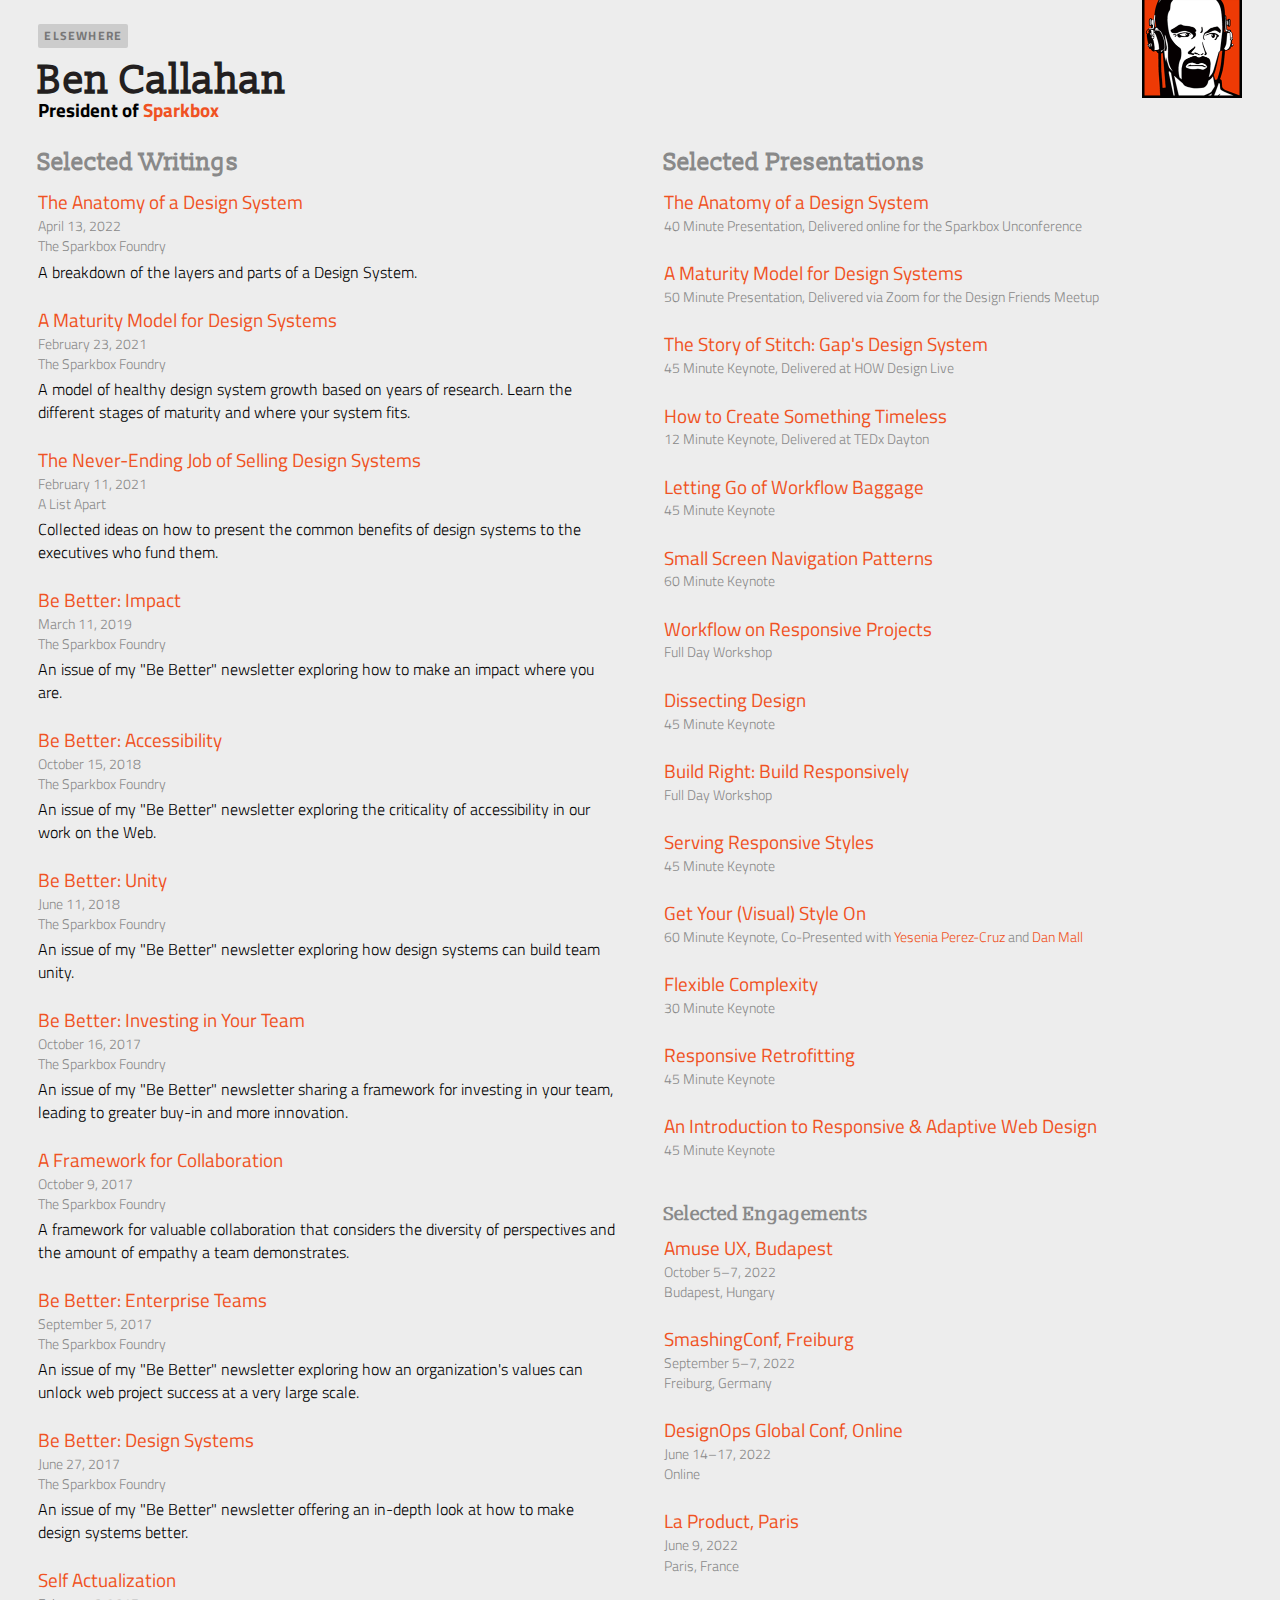
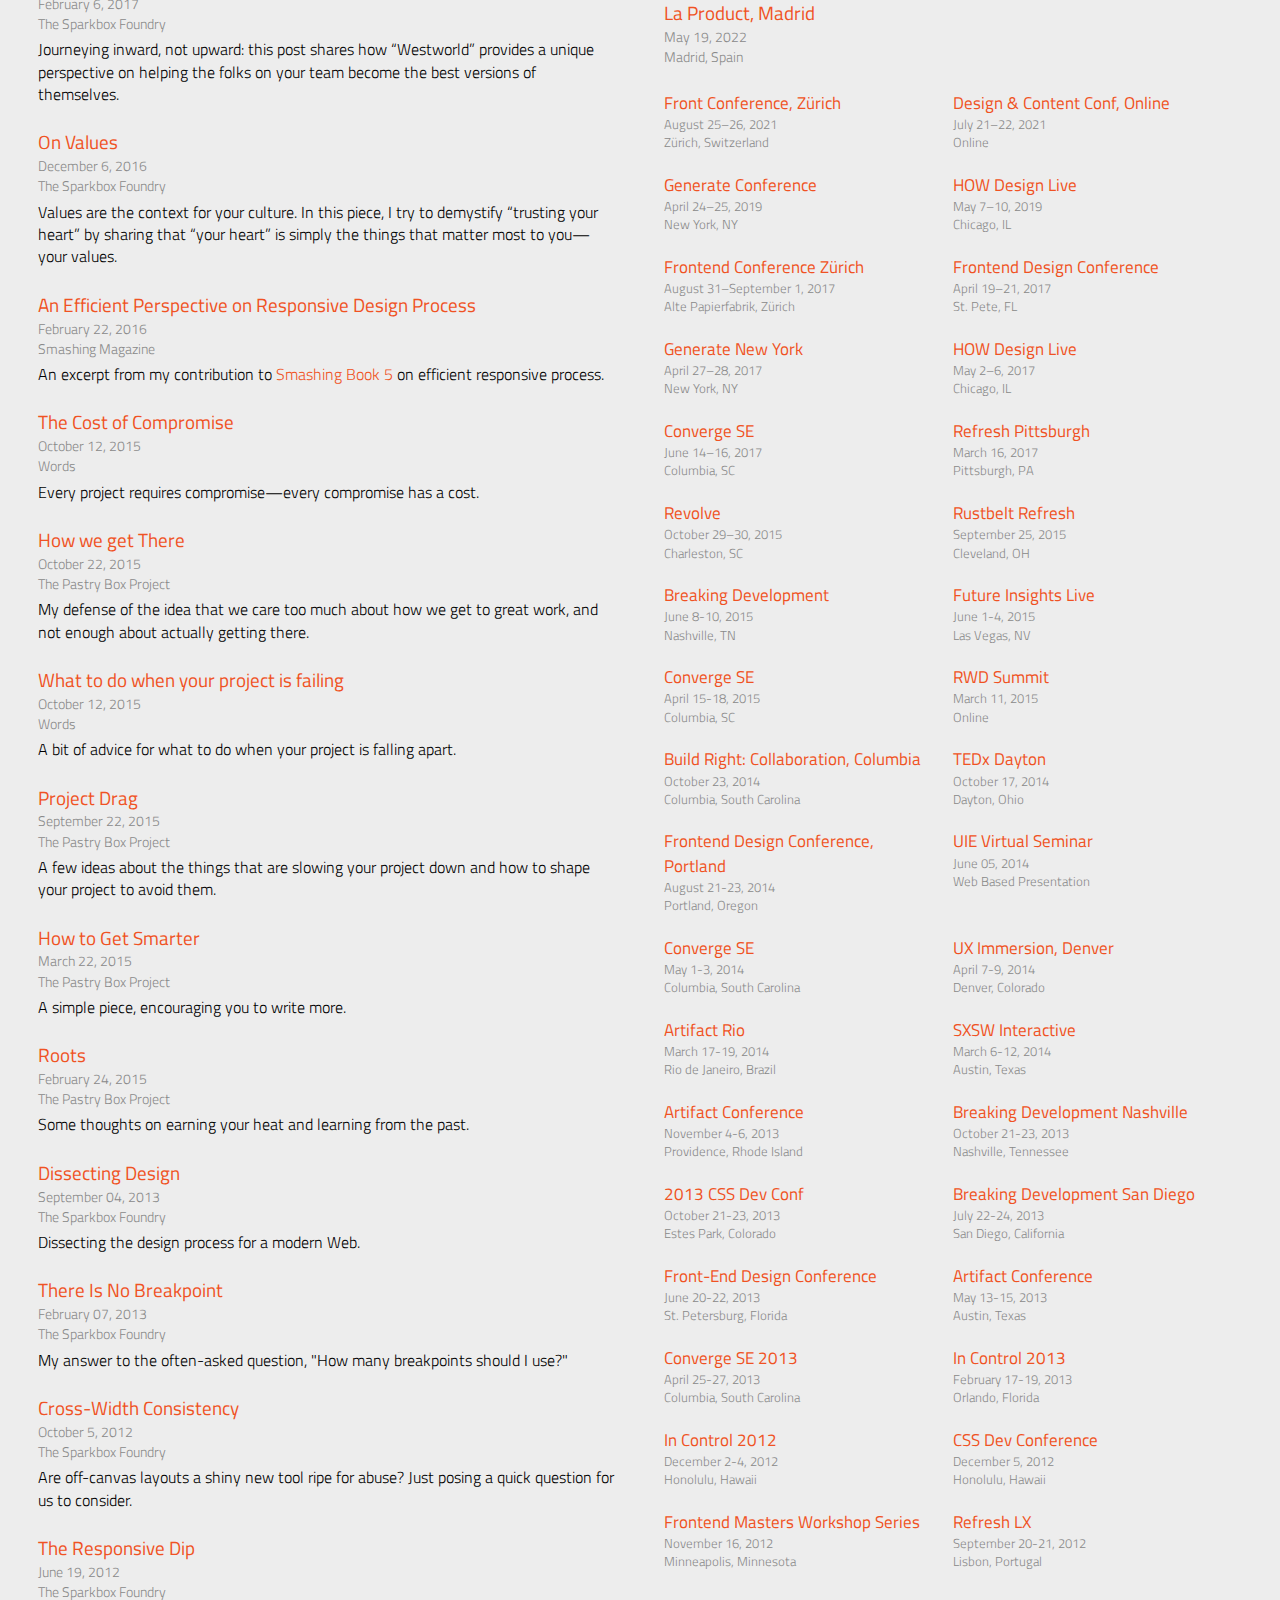
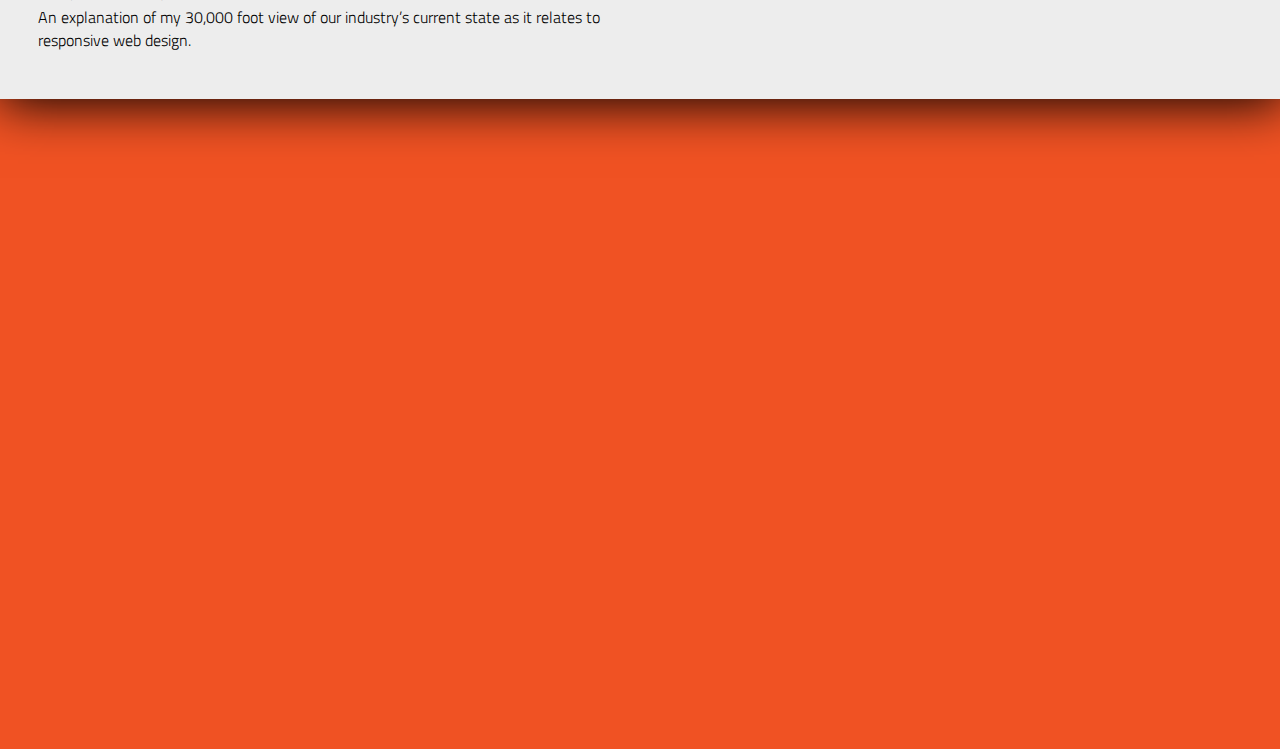
==== index.html @ ede1c7ec "add design & content" ====
<!doctype html>
<!--[if lt IE 7]> <html class="no-js no-mq lt-ie9 lt-ie8 lt-ie7" lang="en"> <![endif]-->
<!--[if IE 7]>    <html class="no-js no-mq lt-ie9 lt-ie8 ie7" lang="en"> <![endif]-->
<!--[if IE 8]>    <html class="no-js no-mq lt-ie9 ie8" lang="en"> <![endif]-->
<!--[if gt IE 8]><!--> <html class="no-js mq" lang="en"> <!--<![endif]-->
<head>
  <meta charset="utf-8">
  <title>Ben Callahan</title>
  <meta name="description" content="Ben Callahan is President of Sparkbox, Founder of the Build Right workshop series, and an author and speaker with a focus on building more flexible teams capable of building a more flexible Web.">
  <meta name="viewport" content="width=device-width,initial-scale=1.0">

  <link href='https://fonts.googleapis.com/css?family=Slabo+13px' rel='stylesheet' type='text/css'>
  <link href='https://fonts.googleapis.com/css?family=Titillium+Web' rel='stylesheet' type='text/css'>

  <!--[if (gte IE 9) | (IEMobile)]><!-->
    <link href="c/mq.css" rel="stylesheet">
  <!--<![endif]-->

  <!--[if (lt IE 9) & (!IEMobile)]>
    <link href="c/no-mq.css" rel="stylesheet">
  <![endif]-->
  
  <link rel="apple-touch-icon" sizes="180x180" href="/apple-touch-icon.png?v=LbGAeo6Rn9">
  <link rel="icon" type="image/png" href="/favicon-32x32.png?v=LbGAeo6Rn9" sizes="32x32">
  <link rel="icon" type="image/png" href="/favicon-16x16.png?v=LbGAeo6Rn9" sizes="16x16">
  <link rel="manifest" href="/manifest.json?v=LbGAeo6Rn9">
  <link rel="mask-icon" href="/safari-pinned-tab.svg?v=LbGAeo6Rn9" color="#f05223">
  <link rel="shortcut icon" href="/favicon.ico?v=LbGAeo6Rn9">
  <meta name="theme-color" content="#ffffff">

</head>
<body>
  <section class="canvas">
    <h1 class="major">Ben Callahan</h1>
    <h4 class="sub-title">President of <a href="https://seesparkbox.com">Sparkbox</a></h4>

    <div class="group">


      <h2>Selected Presentations</h2>
      <ol>

      <li>
        <a class="drill-down" href="https://youtu.be/DUQzEA_ahyc">The Anatomy of a Design System</a>
        <b class="additional">40 Minute Presentation, Delivered online for the Sparkbox Unconference</b>
      </li>        
        
      <li>
        <a class="drill-down" href="https://www.youtube.com/watch?v=gDivO1v02WU">A Maturity Model for Design Systems</a>
        <b class="additional">50 Minute Presentation, Delivered via Zoom for the Design Friends Meetup</b>
      </li>

      <li>
        <a class="drill-down" href="https://youtu.be/NwHrxl1ajUg">The Story of Stitch: Gap's Design System</a>
        <b class="additional">45 Minute Keynote, Delivered at HOW Design Live</b>
      </li>

      <li>
        <a class="drill-down" href="https://www.youtube.com/watch?v=KipX6pt5Mog">How to Create Something Timeless</a>
        <b class="additional">12 Minute Keynote, Delivered at TEDx Dayton</b>
      </li>

      <li>
        <a class="drill-down" href="https://speakerdeck.com/bencallahan/letting-go-of-workflow-baggage">Letting Go of Workflow Baggage</a>
        <b class="additional">45 Minute Keynote</b>
      </li>

      <li>
        <a class="drill-down" href="https://speakerdeck.com/bencallahan/small-screen-navigation-front-end-design-conference-portland-2014">Small Screen Navigation Patterns</a>
        <b class="additional">60 Minute Keynote</b>
      </li>

      <li>
        <a class="drill-down" href="https://speakerdeck.com/bencallahan/workflow-on-rwd-projects">Workflow on Responsive Projects</a>
        <b class="additional">Full Day Workshop</b>
      </li>

      <li>
        <a class="drill-down" href="https://speakerdeck.com/bencallahan/dissecting-design">Dissecting Design</a>
        <b class="additional">45 Minute Keynote</b>
      </li>

      <li>
        <a class="drill-down" href="https://speakerdeck.com/bencallahan/build-responsively-2013-artifact-providence-ri">Build Right: Build Responsively</a>
        <b class="additional">Full Day Workshop</b>
      </li>

      <li>
        <a class="drill-down" href="https://speakerdeck.com/bencallahan/serving-rwd-styles">Serving Responsive Styles</a>
        <b class="additional">45 Minute Keynote</b>
      </li>

      <li>
        <a class="drill-down" href="https://speakerdeck.com/bencallahan/get-your-visual-style-on">Get Your (Visual) Style On</a>
        <b class="additional">60 Minute Keynote, Co-Presented with <a href="https://twitter.com/yeseniaa">Yesenia Perez-Cruz</a> and <a href="https://twitter.com/danielmall">Dan Mall</a></b>
      </li>

      <li>
        <a class="drill-down" href="https://speakerdeck.com/bencallahan/flexible-complexity">Flexible Complexity</a>
        <b class="additional">30 Minute Keynote</b>
      </li>

      <li>
        <a class="drill-down" href="https://speakerdeck.com/bencallahan/responsive-retrofitting-from-css-dev-conf-2012-in-honolulu-hi">Responsive Retrofitting</a>
        <b class="additional">45 Minute Keynote</b>
      </li>

      <li>
        <a class="drill-down" href="https://speakerdeck.com/bencallahan/an-introduction-to-responsive-adaptive-web-design">An Introduction to Responsive &amp; Adaptive Web Design</a>
        <b class="additional">45 Minute Keynote</b>
      </li>

      </ol>


      <h3>Selected Engagements</h3>
      <ol>

      <li>
        <a class="drill-down" href="https://amuseconf.com/speakers#ben-callahan">Amuse UX, Budapest</a>
        <time datetime="2022-10-05">October 5–7, 2022</time>
        <b class="additional">Budapest, Hungary</b>
      </li>  

      <li>
        <a class="drill-down" href="https://smashingconf.com/freiburg-2022/speakers/ben-callahan/">SmashingConf, Freiburg</a>
        <time datetime="2022-09-05">September 5–7, 2022</time>
        <b class="additional">Freiburg, Germany</b>
      </li>  

      <li>
        <a class="drill-down" href="https://designops-conference.com/ben-callahan/">DesignOps Global Conf, Online</a>
        <time datetime="2022-06-14">June 14–17, 2022</time>
        <b class="additional">Online</b>
      </li>  

        <li>
        <a class="drill-down" href="https://www.laproductconf.com/paris/lpc">La Product, Paris</a>
        <time datetime="2022-06-09">June 9, 2022</time>
        <b class="additional">Paris, France</b>
      </li>  

      <li>
        <a class="drill-down" href="https://www.laproductconf.com/madrid/lpc">La Product, Madrid</a>
        <time datetime="2022-05-19">May 19, 2022</time>
        <b class="additional">Madrid, Spain</b>
      </li>  

      </ol>

      <ol class="past">

      <li>
        <a class="drill-down" href="https://frontconference.com/speakers/ben-callahan">Front Conference, Zürich</a>
        <time datetime="2021-08-25">August 25–26, 2021</time>
        <b class="additional">Zürich, Switzerland</b>
      </li>

      <li>
        <a class="drill-down" href="https://content.design/talk/a-maturity-model-for-design-systems">Design & Content Conf, Online</a>
        <time datetime="2021-07-21">July 21–22, 2021</time>
        <b class="additional">Online</b>
      </li>

      <li>
        <a class="drill-down" href="https://www.generateconf.com/">Generate Conference</a>
        <time datetime="2019-04-24">April 24–25, 2019</time>
        <b class="additional">New York, NY</b>
      </li>

      <li>
        <a class="drill-down" href="https://www.howdesignlive.com/">HOW Design Live</a>
        <time datetime="2019-05-07">May 7–10, 2019</time>
        <b class="additional">Chicago, IL</b>
      </li>

      <li>
        <a class="drill-down" href="https://www.frontendconf.ch/">Frontend Conference Zürich</a>
        <time datetime="2017-08-31">August 31–September 1, 2017</time>
        <b class="additional">Alte Papierfabrik, Zürich</b>
      </li>

      <li>
        <a class="drill-down" href="https://frontenddesignconference.com/">Frontend Design Conference</a>
        <time datetime="2017-04-21">April 19–21, 2017</time>
        <b class="additional">St. Pete, FL</b>
      </li>

      <li>
        <a class="drill-down" href="https://www.generateconf.com/new-york-2017/">Generate New York</a>
        <time datetime="2017-04-28">April 27–28, 2017</time>
        <b class="additional">New York, NY</b>
      </li>

      <li>
        <a class="drill-down" href="https://howdesignlive.com/">HOW Design Live</a>
        <time datetime="2017-05-02">May 2–6, 2017</time>
        <b class="additional">Chicago, IL</b>
      </li>

      <li>
        <a class="drill-down" href="https://convergese.com">Converge SE</a>
        <time datetime="2017-06-14">June 14–16, 2017</time>
        <b class="additional">Columbia, SC</b>
      </li>
      <li>
        <a class="drill-down" href="https://www.refreshpittsburgh.org/2017/03/march-2017-meetup/">Refresh Pittsburgh</a>
        <time datetime="2017-03-16">March 16, 2017</time>
        <b class="additional">Pittsburgh, PA</b>
      </li>

      <li>
        <a class="drill-down" href="https://revolveconference.com/">Revolve</a>
        <time datetime="2015-10-29">October 29–30, 2015</time>
        <b class="additional">Charleston, SC</b>
      </li>
<!--
      <li>
        <a class="drill-down" href="https://bdconf.com/events/washington-dc/">Breaking Development</a>
        <time datetime="2015-10-21">October 21-23, 2015</time>
        <b class="additional">Washington DC</b>
      </li>
 -->
      <li>
        <a class="drill-down" href="https://rustbeltrefresh.com/">Rustbelt Refresh</a>
        <time datetime="2015-09-25">September 25, 2015</time>
        <b class="additional">Cleveland, OH</b>
      </li>

      <li>
        <a class="drill-down" href="https://bdconf.com/events/nashville/">Breaking Development</a>
        <time datetime="2015-06-08">June 8-10, 2015</time>
        <b class="additional">Nashville, TN</b>
      </li>

      <li>
        <a class="drill-down" href="https://futureinsightslive.com/las-vegas-2015/">Future Insights Live</a>
        <time datetime="2015-06-01">June 1-4, 2015</time>
        <b class="additional">Las Vegas, NV</b>
      </li>

      <li>
        <a class="drill-down" href="https://convergese.com/">Converge SE</a>
        <time datetime="2015-04-15">April 15-18, 2015</time>
        <b class="additional">Columbia, SC</b>
      </li>

      <li>
        <a class="drill-down" href="https://environmentsforhumans.com/2015/responsive-web-design-summit/">RWD Summit</a>
        <time datetime="2015-03-11">March 11, 2015</time>
        <b class="additional">Online</b>
      </li>
<!--
      <li>
        <a class="drill-down" href="https://www.refreshpittsburgh.org/2014/11/november-2014-meetup/">Pittsburgh Refresh</a>
        <time datetime="2014-11-18">Nov 18, 2014</time>
        <b class="additional">Pittsburgh, Pennsylvania</b>
      </li>

      <li>
        <a class="drill-down" href="https://bdconf.com/events/orlando-2014/">Breaking Development, Orlando</a>
        <time datetime="2014-11-03">Nov 3-5, 2014</time>
        <b class="additional">Orlando, Florida</b>
      </li>
 -->
      <li>
        <a class="drill-down" href="https://soco-work.com/collaboration/">Build Right: Collaboration, Columbia</a>
        <time datetime="2014-10-23">October 23, 2014</time>
        <b class="additional">Columbia, South Carolina</b>
      </li>

      <li>
        <a class="drill-down" href="https://tedxdayton.com">TEDx Dayton</a>
        <time datetime="2014-10-17">October 17, 2014</time>
        <b class="additional">Dayton, Ohio</b>
      </li>
<!--
      <li>
        <a class="drill-down" href="https://lanyrd.com/2014/web-afternoon-charleston/">Web Afternoon, Charleston</a>
        <time datetime="2014-10-04">October 4, 2014</time>
        <b class="additional">Charleston, South Carolina</b>
      </li>
 -->
      <li>
        <a class="drill-down" href="https://frontenddesignconference.com/portland">Frontend Design Conference, Portland</a>
        <time datetime="2014-08-21">August 21-23, 2014</time>
        <b class="additional">Portland, Oregon</b>
      </li>
<!--
      <li>
        <a class="drill-down" href="https://bdconf.com/events/nashville-2014/">Breaking Development, Nashville</a>
        <time datetime="2014-07-28">July 28-30, 2014</time>
        <b class="additional">Nashville, Tennessee</b>
      </li>

      <li>
        <a class="drill-down" href="https://environmentsforhumans.com/2014/css-summit/">2014 CSS Summit</a>
        <time datetime="2014-07-17">July 15-17, 2014</time>
        <b class="additional">Online</b>
      </li>

      <li>
        <a class="drill-down" href="https://madisonpl.us/ux/">Madison+ UX, Madison</a>
        <time datetime="2014-07-10">July 10-12, 2014</time>
        <b class="additional">Madison, Wisconsin</b>
      </li>
-->

      <li>
        <a class="drill-down" href="https://www.uie.com/events/virtual_seminars/">UIE Virtual Seminar</a>
        <time datetime="2014-06-05">June 05, 2014</time>
        <b class="additional">Web Based Presentation</b>
      </li>

      <li>
        <a class="drill-down" href="https://convergese.com/">Converge SE</a>
        <time datetime="2014-05-01">May 1-3, 2014</time>
        <b class="additional">Columbia, South Carolina</b>
      </li>

      <li>
        <a class="drill-down" href="https://uxim14.uie.com/">UX Immersion, Denver</a>
        <time datetime="2014-04-07">April 7-9, 2014</time>
        <b class="additional">Denver, Colorado</b>
      </li>

      <li>
        <a class="drill-down" href="https://artifactconf.com">Artifact Rio</a>
        <time datetime="2014-03-17">March 17-19, 2014</time>
        <b class="additional">Rio de Janeiro, Brazil</b>
      </li>

      <li>
        <a class="drill-down" href="https://sxsw.com">SXSW Interactive</a>
        <time datetime="2014-03-06">March 6-12, 2014</time>
        <b class="additional">Austin, Texas</b>
      </li>

      <li>
        <a class="drill-down" href="https://artifactconf.com">Artifact Conference</a>
        <time datetime="2013-11-04">November 4-6, 2013</time>
        <b class="additional">Providence, Rhode Island</b>
      </li>

      <li>
        <a class="drill-down" href="https://bdconf.com">Breaking Development Nashville</a>
        <time datetime="2013-10-21">October 21-23, 2013</time>
        <b class="additional">Nashville, Tennessee</b>
      </li>

      <li>
        <a class="drill-down" href="https://2013.cssdevconf.com/">2013 CSS Dev Conf</a>
        <time datetime="2013-10-23">October 21-23, 2013</time>
        <b class="additional">Estes Park, Colorado</b>
      </li>
<!--
      <li>
        <a class="drill-down" href="https://convergerva.com/">Converge RVA</a>
        <time datetime="2013-10-11">October 11-12, 2013</time>
        <b class="additional">Richmond, Virginia</b>
      </li>

      <li>
        <a class="drill-down" href="https://convergefl.com/">Converge FL</a>
        <time datetime="2013-09-12">September 12-13, 2013</time>
        <b class="additional">Jacksonville, Florida</b>
      </li>
-->

      <li>
        <a class="drill-down" href="https://bdconf.com">Breaking Development San Diego</a>
        <time datetime="2013-07-22">July 22-24, 2013</time>
        <b class="additional">San Diego, California</b>
      </li>

      <li>
        <a class="drill-down" href="https://frontenddesignconference.com/">Front-End Design Conference</a>
        <time datetime="2013-06-20">June 20-22, 2013</time>
        <b class="additional">St. Petersburg, Florida</b>
      </li>

      <li>
        <a class="drill-down" href="https://artifactconf.com/">Artifact Conference</a>
        <time datetime="2013-05-13">May 13-15, 2013</time>
        <b class="additional">Austin, Texas</b>
      </li>

      <li>
        <a class="drill-down" href="https://convergese.com/">Converge SE 2013</a>
        <time datetime="2013-04-25">April 25-27, 2013</time>
        <b class="additional">Columbia, South Carolina</b>
      </li>

      <li>
        <a class="drill-down" href="https://2013.incontrolconference.com/">In Control 2013</a>
        <time datetime="2013-02-17">February 17-19, 2013</time>
        <b class="additional">Orlando, Florida</b>
      </li>

      <li>
        <a class="drill-down" href="https://incontrolconference.com/">In Control 2012</a>
        <time datetime="2012-12-02">December 2-4, 2012</time>
        <b class="additional">Honolulu, Hawaii</b>
      </li>

      <li>
        <a class="drill-down" href="https://cssdevconf.com/">CSS Dev Conference</a>
        <time datetime="2012-12-05">December 5, 2012</time>
        <b class="additional">Honolulu, Hawaii</b>
      </li>

      <li>
        <a class="drill-down" href="https://frontendmasters.com/">Frontend Masters Workshop Series</a>
        <time datetime="2012-11-16">November 16, 2012</time>
        <b class="additional">Minneapolis, Minnesota</b>
      </li>

      <li>
        <a class="drill-down" href="https://refresh-lx.com">Refresh LX</a>
        <time datetime="2012-09-20">September 20-21, 2012</time>
        <b class="additional">Lisbon, Portugal</b>
      </li>
      </ol>
    </div>

    <div class="group">
      <h2>Selected Writings</h2>
      <ol>

      <li>
        <a class="drill-down" href="https://sparkbox.com/foundry/design_system_makeup_design_system_layers_parts_of_a_design_system">The Anatomy of a Design System</a>
        <time datetime="2022-04-13">April 13, 2022</time>
        <b class="additional">The Sparkbox Foundry</b>
        <p class="summary">A breakdown of the layers and parts of a Design System.</p>
      </li>

      <li>
        <a class="drill-down" href="https://sparkbox.com/foundry/design_system_maturity_model">A Maturity Model for Design Systems</a>
        <time datetime="2021-02-23">February 23, 2021</time>
        <b class="additional">The Sparkbox Foundry</b>
        <p class="summary">A model of healthy design system growth based on years of research. Learn the different stages of maturity and where your system fits.</p>
      </li>
        
      <li>
        <a class="drill-down" href="https://alistapart.com/article/selling-design-systems/">The Never-Ending Job of Selling Design Systems</a>
        <time datetime="2021-02-11">February 11, 2021</time>
        <b class="additional">A List Apart</b>
        <p class="summary">Collected ideas on how to present the common benefits of design systems to the executives who fund them.</p>
      </li>
        
      <li>
        <a class="drill-down" href="https://seesparkbox.com/foundry/creating_an_impact_through_learning">Be Better: Impact</a>
        <time datetime="2019-03-11">March 11, 2019</time>
        <b class="additional">The Sparkbox Foundry</b>
        <p class="summary">An issue of my "Be Better" newsletter exploring how to make an impact where you are.</p>
      </li>

      <li>
        <a class="drill-down" href="https://seesparkbox.com/foundry/website_accessibility_through_responsive_web_design">Be Better: Accessibility</a>
        <time datetime="2018-10-15">October 15, 2018</time>
        <b class="additional">The Sparkbox Foundry</b>
        <p class="summary">An issue of my "Be Better" newsletter exploring the criticality of accessibility in our work on the Web.</p>
      </li>

      <li>
        <a class="drill-down" href="https://seesparkbox.com/foundry/be_better_unity">Be Better: Unity</a>
        <time datetime="2018-06-11">June 11, 2018</time>
        <b class="additional">The Sparkbox Foundry</b>
        <p class="summary">An issue of my "Be Better" newsletter exploring how design systems can build team unity.</p>
      </li>
        
      <li>
        <a class="drill-down" href="https://seesparkbox.com/foundry/be_better_investing_in_your_team">Be Better: Investing in Your Team</a>
        <time datetime="2017-10-09">October 16, 2017</time>
        <b class="additional">The Sparkbox Foundry</b>
        <p class="summary">An issue of my "Be Better" newsletter sharing a framework for investing in your team, leading to greater buy-in and more innovation.</p>
      </li>

      <li>
        <a class="drill-down" href="https://seesparkbox.com/foundry/a_framework_for_collaboration">A Framework for Collaboration</a>
        <time datetime="2017-10-09">October 9, 2017</time>
        <b class="additional">The Sparkbox Foundry</b>
        <p class="summary">A framework for valuable collaboration that considers the diversity of perspectives and the amount of empathy a team demonstrates.</p>
      </li>
                                                     
      <li>
        <a class="drill-down" href="https://seesparkbox.com/foundry/be_better_enterprise_teams">Be Better: Enterprise Teams</a>
        <time datetime="2017-09-05">September 5, 2017</time>
        <b class="additional">The Sparkbox Foundry</b>
        <p class="summary">An issue of my "Be Better" newsletter exploring how an organization's values can unlock web project success at a very large scale.</p>
      </li>

      <li>
        <a class="drill-down" href="https://seesparkbox.com/foundry/be_better_design_systems">Be Better: Design Systems</a>
        <time datetime="2017-06-27">June 27, 2017</time>
        <b class="additional">The Sparkbox Foundry</b>
        <p class="summary">An issue of my "Be Better" newsletter offering an in-depth look at how to make design systems better.</p>
      </li>

      <li>
        <a class="drill-down" href="https://seesparkbox.com/foundry/self_actualization">Self Actualization</a>
        <time datetime="2017-02-06">February 6, 2017</time>
        <b class="additional">The Sparkbox Foundry</b>
        <p class="summary">Journeying inward, not upward: this post shares how “Westworld” provides a unique perspective on helping the folks on your team become the best versions of themselves.</p>
      </li>

      <li>
        <a class="drill-down" href="https://seesparkbox.com/foundry/on_values">On Values</a>
        <time datetime="2016-12-06">December 6, 2016</time>
        <b class="additional">The Sparkbox Foundry</b>
        <p class="summary">Values are the context for your culture. In this piece, I try to demystify “trusting your heart” by sharing that “your heart” is simply the things that matter most to you—your values.</p>
      </li>

      <li>
        <a class="drill-down" href="https://www.smashingmagazine.com/2016/02/efficient-responsive-design-process/">An Efficient Perspective on Responsive Design Process</a>
        <time datetime="2016-02-22">February 22, 2016</time>
        <b class="additional">Smashing Magazine</b>
        <p class="summary">An excerpt from my contribution to <a href="https://www.smashingmagazine.com/2015/03/real-life-responsive-web-design-smashing-book-5/#your-smashing-book">Smashing Book 5</a> on efficient responsive process.</p>
      </li>

      <li>
        <a class="drill-down" href="https://prose.bencallahan.com/the-cost-of-compromise/">The Cost of Compromise</a>
        <time datetime="2015-10-26">October 12, 2015</time>
        <b class="additional">Words</b>
        <p class="summary">Every project requires compromise—every compromise has a cost.</p>
      </li>

      <li>
        <a class="drill-down" href="https://the-pastry-box-project.net/ben-callahan/2015-october-22">How we get There</a>
        <time datetime="2015-10-22">October 22, 2015</time>
        <b class="additional">The Pastry Box Project</b>
        <p class="summary">My defense of the idea that we care too much about how we get to great work, and not enough about actually getting there.</p>
      </li>

      <li>
        <a class="drill-down" href="https://prose.bencallahan.com/what-to-do-when-your-project-is-failing/">What to do when your project is failing</a>
        <time datetime="2015-10-12">October 12, 2015</time>
        <b class="additional">Words</b>
        <p class="summary">A bit of advice for what to do when your project is falling apart.</p>
      </li>

      <li>
        <a class="drill-down" href="https://the-pastry-box-project.net/ben-callahan/2015-september-22">Project Drag</a>
        <time datetime="2015-09-22">September 22, 2015</time>
        <b class="additional">The Pastry Box Project</b>
        <p class="summary">A few ideas about the things that are slowing your project down and how to shape your project to avoid them.</p>
      </li>

      <li>
        <a class="drill-down" href="https://the-pastry-box-project.net/ben-callahan/2015-march-22">How to Get Smarter</a>
        <time datetime="2015-03-22">March 22, 2015</time>
        <b class="additional">The Pastry Box Project</b>
        <p class="summary">A simple piece, encouraging you to write more.</p>
      </li>

      <li>
        <a class="drill-down" href="https://the-pastry-box-project.net/ben-callahan/2015-february-24">Roots</a>
        <time datetime="2015-02-24">February 24, 2015</time>
        <b class="additional">The Pastry Box Project</b>
        <p class="summary">Some thoughts on earning your heat and learning from the past.</p>
      </li>

      <li>
        <a class="drill-down" href="https://seesparkbox.com/foundry/dissecting_design">Dissecting Design</a>
        <time datetime="2013-09-04">September 04, 2013</time>
        <b class="additional">The Sparkbox Foundry</b>
        <p class="summary">Dissecting the design process for a modern Web.</p>
      </li>

      <li>
        <a class="drill-down" href="https://seesparkbox.com/foundry/there_is_no_breakpoint">There Is No Breakpoint</a>
        <time datetime="2013-02-07">February 07, 2013</time>
        <b class="additional">The Sparkbox Foundry</b>
        <p class="summary">My answer to the often-asked question, "How many breakpoints should I use?"</p>
      </li>

      <li>
        <a class="drill-down" href="https://seesparkbox.com/foundry/cross_width_consistency">Cross-Width Consistency</a>
        <time datetime="2012-10-05">October 5, 2012</time>
        <b class="additional">The Sparkbox Foundry</b>
        <p class="summary">Are off-canvas layouts a shiny new tool ripe for abuse? Just posing a quick question for us to consider.</p>
      </li>

      <li>
        <a class="drill-down" href="https://seesparkbox.com/foundry/the_responsive_dip">The Responsive Dip</a>
        <time datetime="2012-06-19">June 19, 2012</time>
        <b class="additional">The Sparkbox Foundry</b>
        <p class="summary">An explanation of my 30,000 foot view of our industry&rsquo;s current state as it relates to responsive web design.</p>
      </li>
      </ol>
    </div>


  </section> <!-- .canvas -->

  <aside>
    <h3 class="aka">Elsewhere</h3>
    <ul class="aka-details">
      <li><a href="https://sparkbox.com">Sparkbox</a></li>
      <li><a href="https://prose.bencallahan.com">Prose</a></li>
      <li><a href="https://twitter.com/bencallahan">Twitter</a></li>
      <li><a href="https://instagram.com/bencallahan">Instagram</a></li>
      <li><a href="https://poetry.bencallahan.com/">Poetry</a></li>
      <li><a href="https://speakerdeck.com/u/bencallahan">Speakerdeck</a></li>
    </ul>
  </aside>


  <script src="//ajax.googleapis.com/ajax/libs/jquery/1.8.2/jquery.min.js"></script>
  <script>window.jQuery || document.write('<script src="j/libs/jquery-1.8.2.min.js"><\/script>')</script>
  <script src="j/main-min.js"></script>


  <script>
    var _gaq=[['_setAccount','UA-373329-7'],['_trackPageview']];
    (function(d,t){var g=d.createElement(t),s=d.getElementsByTagName(t)[0];
    g.src=('https:'==location.protocol?'//ssl':'//www')+'.google-analytics.com/ga.js';
    s.parentNode.insertBefore(g,s)}(document,'script'));
  </script>

</body>
</html>
---- c/mq.css ----
@-ms-viewport {
  width: device-width; }
/*! normalize.css v2.0.1 | MIT License | git.io/normalize */
/* ==========================================================================
   HTML5 display definitions
   ========================================================================== */
* {
  -moz-box-sizing: border-box;
  -webkit-box-sizing: border-box;
  box-sizing: border-box; }

/*
 * Corrects `block` display not defined in IE 8/9.
 */
article,
aside,
details,
figcaption,
figure,
footer,
header,
hgroup,
nav,
section,
summary {
  display: block; }

/*
 * Corrects `inline-block` display not defined in IE 8/9.
 */
audio,
canvas,
video {
  display: inline-block; }

/*
 * Prevents modern browsers from displaying `audio` without controls.
 * Remove excess height in iOS 5 devices.
 */
audio:not([controls]) {
  display: none;
  height: 0; }

/*
 * Addresses styling for `hidden` attribute not present in IE 8/9.
 */
[hidden] {
  display: none; }

/* ==========================================================================
   Base
   ========================================================================== */
/*
 * 1. Sets default font family to sans-serif.
 * 2. Prevents iOS text size adjust after orientation change, without disabling
 *    user zoom.
 */
html {
  font-family: sans-serif;
  /* 1 */
  -webkit-text-size-adjust: 100%;
  /* 2 */
  -ms-text-size-adjust: 100%;
  /* 2 */ }

/*
 * Removes default margin.
 */
body {
  margin: 0; }

/* ==========================================================================
   Links
   ========================================================================== */
/*
 * Addresses `outline` inconsistency between Chrome and other browsers.
 */
a:focus {
  outline: thin dotted; }

/*
 * Improves readability when focused and also mouse hovered in all browsers.
 */
a:active,
a:hover {
  outline: 0; }

/* ==========================================================================
   Typography
   ========================================================================== */
/*
 * Addresses `h1` font sizes within `section` and `article` in Firefox 4+,
 * Safari 5, and Chrome.
 */
h1 {
  font-size: 2em; }

/*
 * Addresses styling not present in IE 8/9, Safari 5, and Chrome.
 */
abbr[title] {
  border-bottom: 1px dotted; }

/*
 * Addresses style set to `bolder` in Firefox 4+, Safari 5, and Chrome.
 */
b,
strong {
  font-weight: bold; }

/*
 * Addresses styling not present in Safari 5 and Chrome.
 */
dfn {
  font-style: italic; }

/*
 * Addresses styling not present in IE 8/9.
 */
mark {
  background: #ff0;
  color: #000; }

/*
 * Corrects font family set oddly in Safari 5 and Chrome.
 */
code,
kbd,
pre,
samp {
  font-family: monospace, serif;
  font-size: 1em; }

/*
 * Improves readability of pre-formatted text in all browsers.
 */
pre {
  white-space: pre;
  white-space: pre-wrap;
  word-wrap: break-word; }

/*
 * Sets consistent quote types.
 */
q {
  quotes: "\201C" "\201D" "\2018" "\2019"; }

/*
 * Addresses inconsistent and variable font size in all browsers.
 */
small {
  font-size: 80%; }

/*
 * Prevents `sub` and `sup` affecting `line-height` in all browsers.
 */
sub,
sup {
  font-size: 75%;
  line-height: 0;
  position: relative;
  vertical-align: baseline; }

sup {
  top: -0.5em; }

sub {
  bottom: -0.25em; }

/* ==========================================================================
   Embedded content
   ========================================================================== */
/*
 * Removes border when inside `a` element in IE 8/9.
 */
img {
  border: 0; }

/*
 * Corrects overflow displayed oddly in IE 9.
 */
svg:not(:root) {
  overflow: hidden; }

/* ==========================================================================
   Figures
   ========================================================================== */
/*
 * Addresses margin not present in IE 8/9 and Safari 5.
 */
figure {
  margin: 0; }

/* ==========================================================================
   Forms
   ========================================================================== */
/*
 * Define consistent border, margin, and padding.
 */
fieldset {
  border: 1px solid #c0c0c0;
  margin: 0 2px;
  padding: 0.35em 0.625em 0.75em; }

/*
 * 1. Corrects color not being inherited in IE 8/9.
 * 2. Remove padding so people aren't caught out if they zero out fieldsets.
 */
legend {
  border: 0;
  /* 1 */
  padding: 0;
  /* 2 */ }

/*
 * 1. Corrects font family not being inherited in all browsers.
 * 2. Corrects font size not being inherited in all browsers.
 * 3. Addresses margins set differently in Firefox 4+, Safari 5, and Chrome
 */
button,
input,
select,
textarea {
  font-family: inherit;
  /* 1 */
  font-size: 100%;
  /* 2 */
  margin: 0;
  /* 3 */ }

/*
 * Addresses Firefox 4+ setting `line-height` on `input` using `!important` in
 * the UA stylesheet.
 */
button,
input {
  line-height: normal; }

/*
 * 1. Avoid the WebKit bug in Android 4.0.* where (2) destroys native `audio`
 *    and `video` controls.
 * 2. Corrects inability to style clickable `input` types in iOS.
 * 3. Improves usability and consistency of cursor style between image-type
 *    `input` and others.
 */
button,
html input[type="button"],
input[type="reset"],
input[type="submit"] {
  -webkit-appearance: button;
  /* 2 */
  cursor: pointer;
  /* 3 */ }

/*
 * Re-set default cursor for disabled elements.
 */
button[disabled],
input[disabled] {
  cursor: default; }

/*
 * 1. Addresses box sizing set to `content-box` in IE 8/9.
 * 2. Removes excess padding in IE 8/9.
 */
input[type="checkbox"],
input[type="radio"] {
  box-sizing: border-box;
  /* 1 */
  padding: 0;
  /* 2 */ }

/*
 * 1. Addresses `appearance` set to `searchfield` in Safari 5 and Chrome.
 * 2. Addresses `box-sizing` set to `border-box` in Safari 5 and Chrome
 *    (include `-moz` to future-proof).
 */
input[type="search"] {
  -webkit-appearance: textfield;
  /* 1 */
  -moz-box-sizing: content-box;
  -webkit-box-sizing: content-box;
  /* 2 */
  box-sizing: content-box; }

/*
 * Removes inner padding and search cancel button in Safari 5 and Chrome
 * on OS X.
 */
input[type="search"]::-webkit-search-cancel-button,
input[type="search"]::-webkit-search-decoration {
  -webkit-appearance: none; }

/*
 * Removes inner padding and border in Firefox 4+.
 */
button::-moz-focus-inner,
input::-moz-focus-inner {
  border: 0;
  padding: 0; }

/*
 * 1. Removes default vertical scrollbar in IE 8/9.
 * 2. Improves readability and alignment in all browsers.
 */
textarea {
  overflow: auto;
  /* 1 */
  vertical-align: top;
  /* 2 */ }

/* ==========================================================================
   Tables
   ========================================================================== */
/*
 * Remove most spacing between table cells.
 */
table {
  border-collapse: collapse;
  border-spacing: 0; }

/*@import "compass";*/
body {
  margin: 0;
  padding: 0;
  background-color: #ededed;
  border-top: 0 black solid;
  -webkit-transition-property: border-top-width;
  -webkit-transition-duration: .25s;
  -moz-transition-property: border-top-width;
  -moz-transition-duration: .25s;
  -ms-transition-property: border-top-width;
  -ms-transition-duration: .25s;
  -o-transition-property: border-top-width;
  -o-transition-duration: .25s;
  transition-property: border-top-width;
  transition-duration: .25s; }
  body.largish {
    background: #f05223 url(../i/ben-logo-768.png) 50% bottom fixed no-repeat; }
    @media (min-width: 90em) {
      body.largish {
        background-position-x: 102%; }
        body.largish .canvas {
          margin-bottom: 0; } }

.canvas {
  margin: 0;
  background-color: #ededed;
  padding: 0 5% 1.5em 5%;
  position: relative;
  float: left;
  z-index: 10; }
  .largish .canvas {
    margin-bottom: 650px;
    -moz-box-shadow: 2px 2px 50px 2px #000;
    -webkit-box-shadow: 2px 2px 50px 2px #000;
    box-shadow: 2px 2px 50px 2px #000; }
  @media (min-width: 36em) {
    .canvas {
      padding: 0 3% 1.5em 3%; } }
  @media (min-width: 90em) {
    .canvas {
      max-width: 75%; } }

a {
  color: #f05223;
  text-decoration: none; }
  a:hover {
    text-decoration: underline; }

h1.major {
  font-family: 'Slabo 13px', serif;
  font-size: 1.75em;
  color: #231f20;
  margin: 0;
  padding: 2.4em 0 0 0; }
  .no-js h1.major {
    padding-top: .5em; }
  @media (min-width: 36em) {
    h1.major {
      font-size: 2.5em;
      padding-top: 1.4em; } }
  .backgroundsize h1.major {
    padding-right: 100px;
    vertical-align: baseline;
    min-height: 97px;
    background: url(../i/ben-logo-200.gif) right top no-repeat;
    background-size: 100px 97.5px; }

h2 {
  font-family: 'Slabo 13px', serif;
  padding: 1em 0 .5em 0;
  margin: 0;
  color: #898989;
  clear: left; }

h4.sub-title {
  font-family: 'Titillium Web', sans-serif;
  margin: -.5em 0 0;
  font-size: 1em; }
  @media (min-width: 36em) {
    h4.sub-title {
      margin-top: -.5em;
      font-size: 1.2em; } }

@media (min-width: 36em) {
  .group {
    width: 48%;
    float: left;
    margin-right: 2%; }
    .group:nth-child(2n + 1) {
      float: right;
      margin: 0; } }
.group ol {
  list-style: none;
  padding: 0;
  margin: 0; }
  .group ol a, .group ol time, .group ol b, .group ol p {
    font-family: 'Titillium Web', sans-serif;
    font-weight: 300;
    font-weight: 300;
    line-height: 1.4em; }
  .group ol time, .group ol b {
    font-size: .9em;
    color: #898989;
    display: block; }
  .group ol a.drill-down {
    font-weight: 500;
    font-size: 1.2em;
    margin-bottom: .25em; }
  .group ol p {
    margin: .25em 0;
    padding: 0; }
  .group ol li {
    margin-bottom: 1.5em; }
.group h3 {
  font-family: 'Slabo 13px', serif;
  color: #898989;
  padding: 1em 0 .5em 0;
  margin: 0; }
.group ol.past {
  font-size: .9em; }

ol.past li {
  width: 100%;
  margin-right: 0; }
  @media (min-width: 20em) {
    ol.past li {
      width: 47%;
      margin-right: 3%;
      float: left;
      clear: left; }
      ol.past li:nth-child(2n) {
        clear: none;
        margin-right: 0; } }
  @media (min-width: 36em) {
    ol.past li {
      width: 100%;
      margin-right: 0; } }
  @media (min-width: 62em) {
    ol.past li {
      width: 47%;
      margin-right: 3%;
      float: left;
      clear: left; }
      ol.past li:nth-child(2n) {
        clear: none;
        margin-right: 0; } }

aside .aka {
  font-family: 'Titillium Web', sans-serif;
  text-transform: uppercase;
  font-size: .75em;
  letter-spacing: .1em;
  padding: .2em .5em;
  background-color: #ccc;
  color: #777;
  -moz-border-radius: 2px;
  -webkit-border-radius: 2px;
  border-radius: 2px;
  cursor: pointer; }
  .js aside .aka {
    position: absolute;
    left: 5%;
    top: 1em;
    z-index: 15;
    -webkit-transition-property: top, background-color, color;
    -webkit-transition-duration: .25s, .5s, .5s;
    -webkit-transition-delay: 0, .4s, .4s;
    -moz-transition-property: top, background-color, color;
    -moz-transition-duration: .25s, .5s, .5s;
    -moz-transition-delay: 0, .4s, .4s;
    -ms-transition-property: top, background-color, color;
    -ms-transition-duration: .25s, .5s, .5s;
    -ms-transition-delay: 0, .4s, .4s;
    -o-transition-property: top, background-color, color;
    -o-transition-duration: .25s, .5s, .5s;
    -o-transition-delay: 0, .4s, .4s;
    transition-property: top, background-color, color;
    transition-duration: .25s, .5s, .5s;
    transition-delay: 0, .4s, .4s; }
    @media (min-width: 36em) {
      .js aside .aka {
        left: 3%; } }
aside .aka-details {
  z-index: 5;
  list-style: none;
  margin: .25em 0 0 0;
  padding: 0; }
  .js aside .aka-details {
    position: absolute;
    width: 100%;
    top: 0;
    left: 0; }
  @media (min-width: 90em) {
    aside .aka-details {
      max-width: 75%; } }
  aside .aka-details li {
    width: 33%;
    float: left;
    text-align: center;
    margin: 0;
    padding: 0; }
  aside .aka-details a {
    font-family: 'Titillium Web', sans-serif;
    display: block;
    color: #999;
    font-size: .8em;
    padding: .75em;
    margin: 0; }
    .js aside .aka-details a:hover {
      color: #fff; }

body.open {
  border-top: 8em solid #000; }
  body.open .aka {
    background-color: #000;
    color: #999; }
    .js body.open .aka {
      top: 11.75em; }

.no-js body .aka {
  display: none; }
.no-js body aside a {
  color: #231f20; }

@media print {
  aside {
    display: none; }

  .largish .canvas {
    margin-bottom: 0; } }
---- c/no-mq.css ----
@-ms-viewport {
  width: device-width; }
/*! normalize.css v2.0.1 | MIT License | git.io/normalize */
/* ==========================================================================
   HTML5 display definitions
   ========================================================================== */
* {
  -moz-box-sizing: border-box;
  -webkit-box-sizing: border-box;
  box-sizing: border-box; }

/*
 * Corrects `block` display not defined in IE 8/9.
 */
article,
aside,
details,
figcaption,
figure,
footer,
header,
hgroup,
nav,
section,
summary {
  display: block; }

/*
 * Corrects `inline-block` display not defined in IE 8/9.
 */
audio,
canvas,
video {
  display: inline-block; }

/*
 * Prevents modern browsers from displaying `audio` without controls.
 * Remove excess height in iOS 5 devices.
 */
audio:not([controls]) {
  display: none;
  height: 0; }

/*
 * Addresses styling for `hidden` attribute not present in IE 8/9.
 */
[hidden] {
  display: none; }

/* ==========================================================================
   Base
   ========================================================================== */
/*
 * 1. Sets default font family to sans-serif.
 * 2. Prevents iOS text size adjust after orientation change, without disabling
 *    user zoom.
 */
html {
  font-family: sans-serif;
  /* 1 */
  -webkit-text-size-adjust: 100%;
  /* 2 */
  -ms-text-size-adjust: 100%;
  /* 2 */ }

/*
 * Removes default margin.
 */
body {
  margin: 0; }

/* ==========================================================================
   Links
   ========================================================================== */
/*
 * Addresses `outline` inconsistency between Chrome and other browsers.
 */
a:focus {
  outline: thin dotted; }

/*
 * Improves readability when focused and also mouse hovered in all browsers.
 */
a:active,
a:hover {
  outline: 0; }

/* ==========================================================================
   Typography
   ========================================================================== */
/*
 * Addresses `h1` font sizes within `section` and `article` in Firefox 4+,
 * Safari 5, and Chrome.
 */
h1 {
  font-size: 2em; }

/*
 * Addresses styling not present in IE 8/9, Safari 5, and Chrome.
 */
abbr[title] {
  border-bottom: 1px dotted; }

/*
 * Addresses style set to `bolder` in Firefox 4+, Safari 5, and Chrome.
 */
b,
strong {
  font-weight: bold; }

/*
 * Addresses styling not present in Safari 5 and Chrome.
 */
dfn {
  font-style: italic; }

/*
 * Addresses styling not present in IE 8/9.
 */
mark {
  background: #ff0;
  color: #000; }

/*
 * Corrects font family set oddly in Safari 5 and Chrome.
 */
code,
kbd,
pre,
samp {
  font-family: monospace, serif;
  font-size: 1em; }

/*
 * Improves readability of pre-formatted text in all browsers.
 */
pre {
  white-space: pre;
  white-space: pre-wrap;
  word-wrap: break-word; }

/*
 * Sets consistent quote types.
 */
q {
  quotes: "\201C" "\201D" "\2018" "\2019"; }

/*
 * Addresses inconsistent and variable font size in all browsers.
 */
small {
  font-size: 80%; }

/*
 * Prevents `sub` and `sup` affecting `line-height` in all browsers.
 */
sub,
sup {
  font-size: 75%;
  line-height: 0;
  position: relative;
  vertical-align: baseline; }

sup {
  top: -0.5em; }

sub {
  bottom: -0.25em; }

/* ==========================================================================
   Embedded content
   ========================================================================== */
/*
 * Removes border when inside `a` element in IE 8/9.
 */
img {
  border: 0; }

/*
 * Corrects overflow displayed oddly in IE 9.
 */
svg:not(:root) {
  overflow: hidden; }

/* ==========================================================================
   Figures
   ========================================================================== */
/*
 * Addresses margin not present in IE 8/9 and Safari 5.
 */
figure {
  margin: 0; }

/* ==========================================================================
   Forms
   ========================================================================== */
/*
 * Define consistent border, margin, and padding.
 */
fieldset {
  border: 1px solid #c0c0c0;
  margin: 0 2px;
  padding: 0.35em 0.625em 0.75em; }

/*
 * 1. Corrects color not being inherited in IE 8/9.
 * 2. Remove padding so people aren't caught out if they zero out fieldsets.
 */
legend {
  border: 0;
  /* 1 */
  padding: 0;
  /* 2 */ }

/*
 * 1. Corrects font family not being inherited in all browsers.
 * 2. Corrects font size not being inherited in all browsers.
 * 3. Addresses margins set differently in Firefox 4+, Safari 5, and Chrome
 */
button,
input,
select,
textarea {
  font-family: inherit;
  /* 1 */
  font-size: 100%;
  /* 2 */
  margin: 0;
  /* 3 */ }

/*
 * Addresses Firefox 4+ setting `line-height` on `input` using `!important` in
 * the UA stylesheet.
 */
button,
input {
  line-height: normal; }

/*
 * 1. Avoid the WebKit bug in Android 4.0.* where (2) destroys native `audio`
 *    and `video` controls.
 * 2. Corrects inability to style clickable `input` types in iOS.
 * 3. Improves usability and consistency of cursor style between image-type
 *    `input` and others.
 */
button,
html input[type="button"],
input[type="reset"],
input[type="submit"] {
  -webkit-appearance: button;
  /* 2 */
  cursor: pointer;
  /* 3 */ }

/*
 * Re-set default cursor for disabled elements.
 */
button[disabled],
input[disabled] {
  cursor: default; }

/*
 * 1. Addresses box sizing set to `content-box` in IE 8/9.
 * 2. Removes excess padding in IE 8/9.
 */
input[type="checkbox"],
input[type="radio"] {
  box-sizing: border-box;
  /* 1 */
  padding: 0;
  /* 2 */ }

/*
 * 1. Addresses `appearance` set to `searchfield` in Safari 5 and Chrome.
 * 2. Addresses `box-sizing` set to `border-box` in Safari 5 and Chrome
 *    (include `-moz` to future-proof).
 */
input[type="search"] {
  -webkit-appearance: textfield;
  /* 1 */
  -moz-box-sizing: content-box;
  -webkit-box-sizing: content-box;
  /* 2 */
  box-sizing: content-box; }

/*
 * Removes inner padding and search cancel button in Safari 5 and Chrome
 * on OS X.
 */
input[type="search"]::-webkit-search-cancel-button,
input[type="search"]::-webkit-search-decoration {
  -webkit-appearance: none; }

/*
 * Removes inner padding and border in Firefox 4+.
 */
button::-moz-focus-inner,
input::-moz-focus-inner {
  border: 0;
  padding: 0; }

/*
 * 1. Removes default vertical scrollbar in IE 8/9.
 * 2. Improves readability and alignment in all browsers.
 */
textarea {
  overflow: auto;
  /* 1 */
  vertical-align: top;
  /* 2 */ }

/* ==========================================================================
   Tables
   ========================================================================== */
/*
 * Remove most spacing between table cells.
 */
table {
  border-collapse: collapse;
  border-spacing: 0; }

/*@import "compass";*/
body {
  margin: 0;
  padding: 0;
  background-color: #ededed;
  border-top: 0 black solid;
  -webkit-transition-property: border-top-width;
  -webkit-transition-duration: .25s;
  -moz-transition-property: border-top-width;
  -moz-transition-duration: .25s;
  -ms-transition-property: border-top-width;
  -ms-transition-duration: .25s;
  -o-transition-property: border-top-width;
  -o-transition-duration: .25s;
  transition-property: border-top-width;
  transition-duration: .25s; }
  body.largish {
    background: #f05223 url(../i/ben-logo-768.png) 50% bottom fixed no-repeat; }

.canvas {
  margin: 0;
  background-color: #ededed;
  padding: 0 5% 1.5em 5%;
  position: relative;
  float: left;
  z-index: 10;
  padding: 0 3% 1.5em 3%; }
  .largish .canvas {
    margin-bottom: 650px;
    -moz-box-shadow: 2px 2px 50px 2px #000;
    -webkit-box-shadow: 2px 2px 50px 2px #000;
    box-shadow: 2px 2px 50px 2px #000; }

a {
  color: #f05223;
  text-decoration: none; }
  a:hover {
    text-decoration: underline; }

h1.major {
  font-family: 'Slabo 13px', serif;
  font-size: 1.75em;
  color: #231f20;
  margin: 0;
  padding: 2.4em 0 0 0;
  font-size: 2.5em;
  padding-top: 1.4em; }
  .no-js h1.major {
    padding-top: .5em; }
  .backgroundsize h1.major {
    padding-right: 100px;
    vertical-align: baseline;
    min-height: 97px;
    background: url(../i/ben-logo-200.gif) right top no-repeat;
    background-size: 100px 97.5px; }

h2 {
  font-family: 'Slabo 13px', serif;
  padding: 1em 0 .5em 0;
  margin: 0;
  color: #898989;
  clear: left; }

h4.sub-title {
  font-family: 'Titillium Web', sans-serif;
  margin: -.5em 0 0;
  font-size: 1em;
  margin-top: -.5em;
  font-size: 1.2em; }

.group {
  width: 48%;
  float: left;
  margin-right: 2%; }
  .group:nth-child(2n + 1) {
    float: right;
    margin: 0; }
  .group ol {
    list-style: none;
    padding: 0;
    margin: 0; }
    .group ol a, .group ol time, .group ol b, .group ol p {
      font-family: 'Titillium Web', sans-serif;
      font-weight: 300;
      font-weight: 300;
      line-height: 1.4em; }
    .group ol time, .group ol b {
      font-size: .9em;
      color: #898989;
      display: block; }
    .group ol a.drill-down {
      font-weight: 500;
      font-size: 1.2em;
      margin-bottom: .25em; }
    .group ol p {
      margin: .25em 0;
      padding: 0; }
    .group ol li {
      margin-bottom: 1.5em; }
  .group h3 {
    font-family: 'Slabo 13px', serif;
    color: #898989;
    padding: 1em 0 .5em 0;
    margin: 0; }
  .group ol.past {
    font-size: .9em; }

ol.past li {
  width: 100%;
  margin-right: 0;
  width: 47%;
  margin-right: 3%;
  float: left;
  clear: left;
  width: 100%;
  margin-right: 0; }
  ol.past li:nth-child(2n) {
    clear: none;
    margin-right: 0; }

aside .aka {
  font-family: 'Titillium Web', sans-serif;
  text-transform: uppercase;
  font-size: .75em;
  letter-spacing: .1em;
  padding: .2em .5em;
  background-color: #ccc;
  color: #777;
  -moz-border-radius: 2px;
  -webkit-border-radius: 2px;
  border-radius: 2px;
  cursor: pointer; }
  .js aside .aka {
    position: absolute;
    left: 5%;
    top: 1em;
    z-index: 15;
    -webkit-transition-property: top, background-color, color;
    -webkit-transition-duration: .25s, .5s, .5s;
    -webkit-transition-delay: 0, .4s, .4s;
    -moz-transition-property: top, background-color, color;
    -moz-transition-duration: .25s, .5s, .5s;
    -moz-transition-delay: 0, .4s, .4s;
    -ms-transition-property: top, background-color, color;
    -ms-transition-duration: .25s, .5s, .5s;
    -ms-transition-delay: 0, .4s, .4s;
    -o-transition-property: top, background-color, color;
    -o-transition-duration: .25s, .5s, .5s;
    -o-transition-delay: 0, .4s, .4s;
    transition-property: top, background-color, color;
    transition-duration: .25s, .5s, .5s;
    transition-delay: 0, .4s, .4s;
    left: 3%; }
aside .aka-details {
  z-index: 5;
  list-style: none;
  margin: .25em 0 0 0;
  padding: 0; }
  .js aside .aka-details {
    position: absolute;
    width: 100%;
    top: 0;
    left: 0; }
  aside .aka-details li {
    width: 33%;
    float: left;
    text-align: center;
    margin: 0;
    padding: 0; }
  aside .aka-details a {
    font-family: 'Titillium Web', sans-serif;
    display: block;
    color: #999;
    font-size: .8em;
    padding: .75em;
    margin: 0; }
    .js aside .aka-details a:hover {
      color: #fff; }

body.open {
  border-top: 8em solid #000; }
  body.open .aka {
    background-color: #000;
    color: #999; }
    .js body.open .aka {
      top: 11.75em; }

.no-js body .aka {
  display: none; }
.no-js body aside a {
  color: #231f20; }

.canvas {
  min-width: 32em; }

@media print {
  aside {
    display: none; }

  .largish .canvas {
    margin-bottom: 0; } }
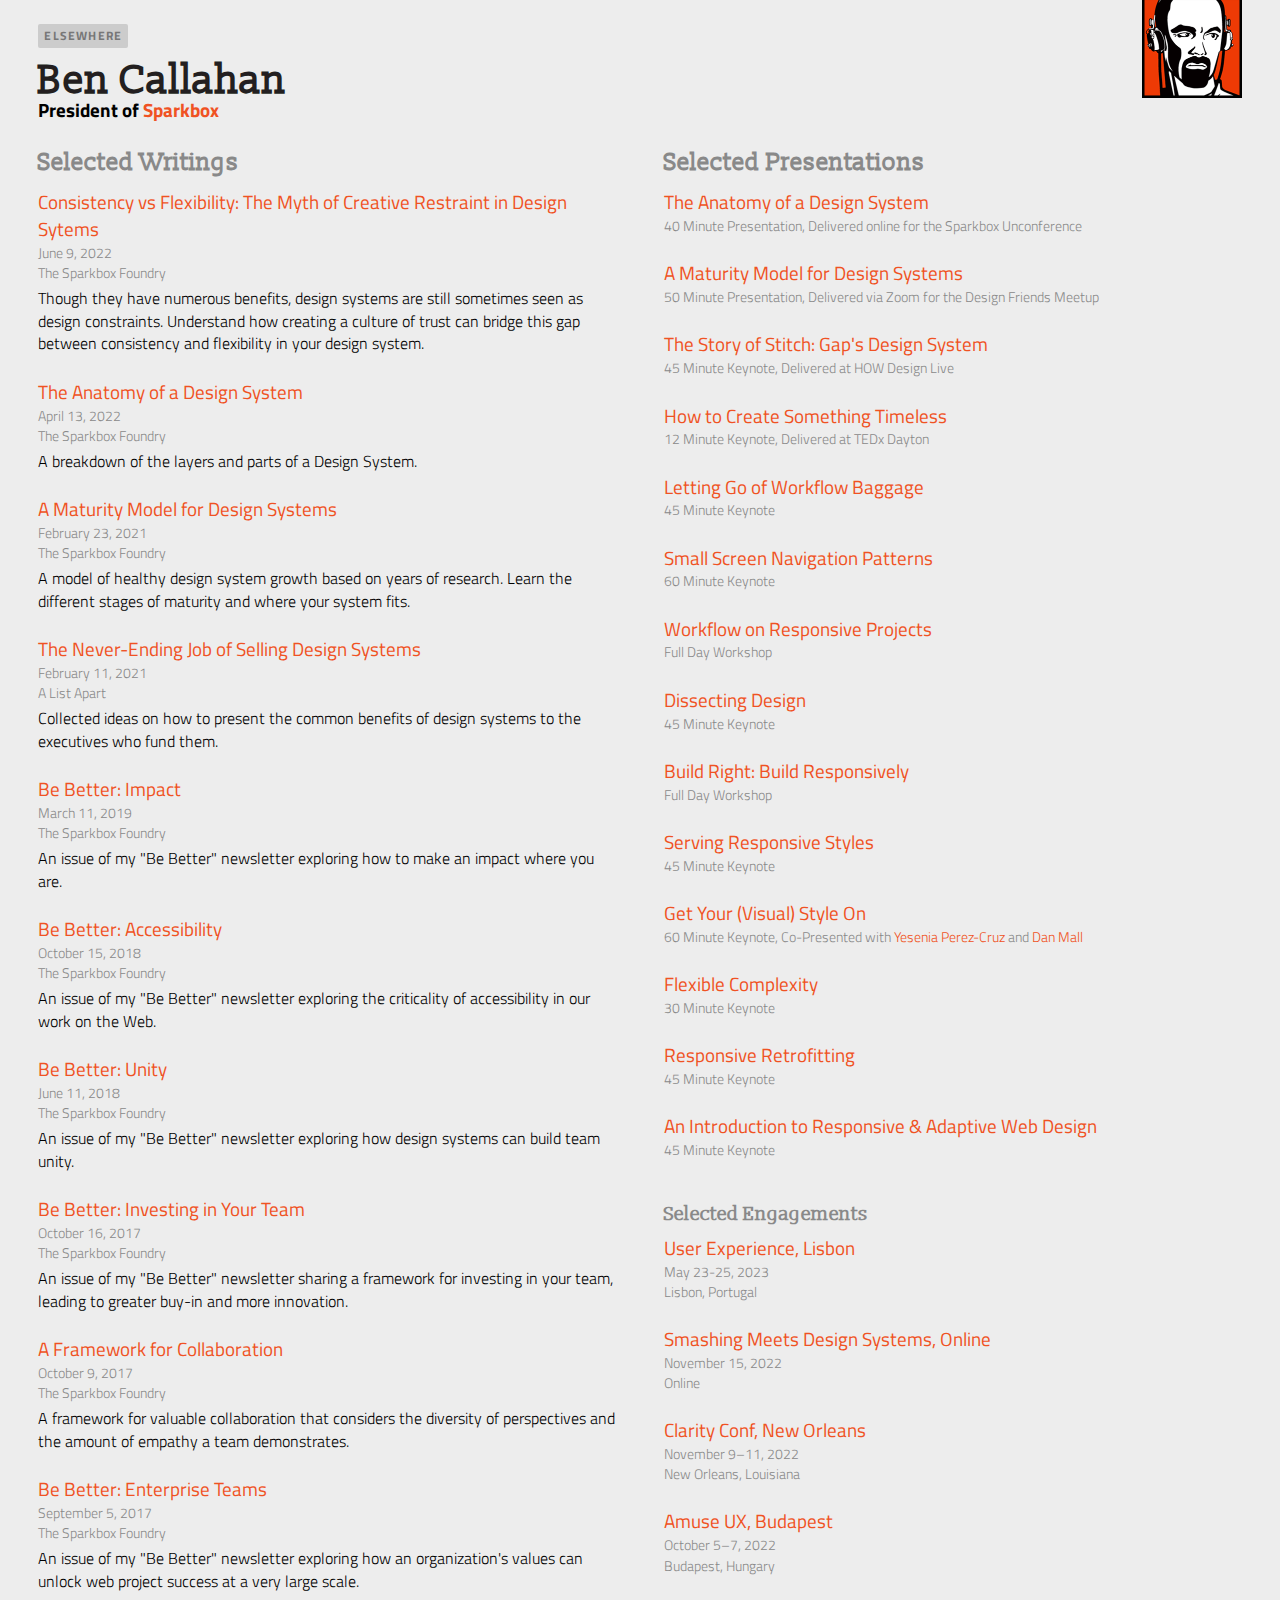
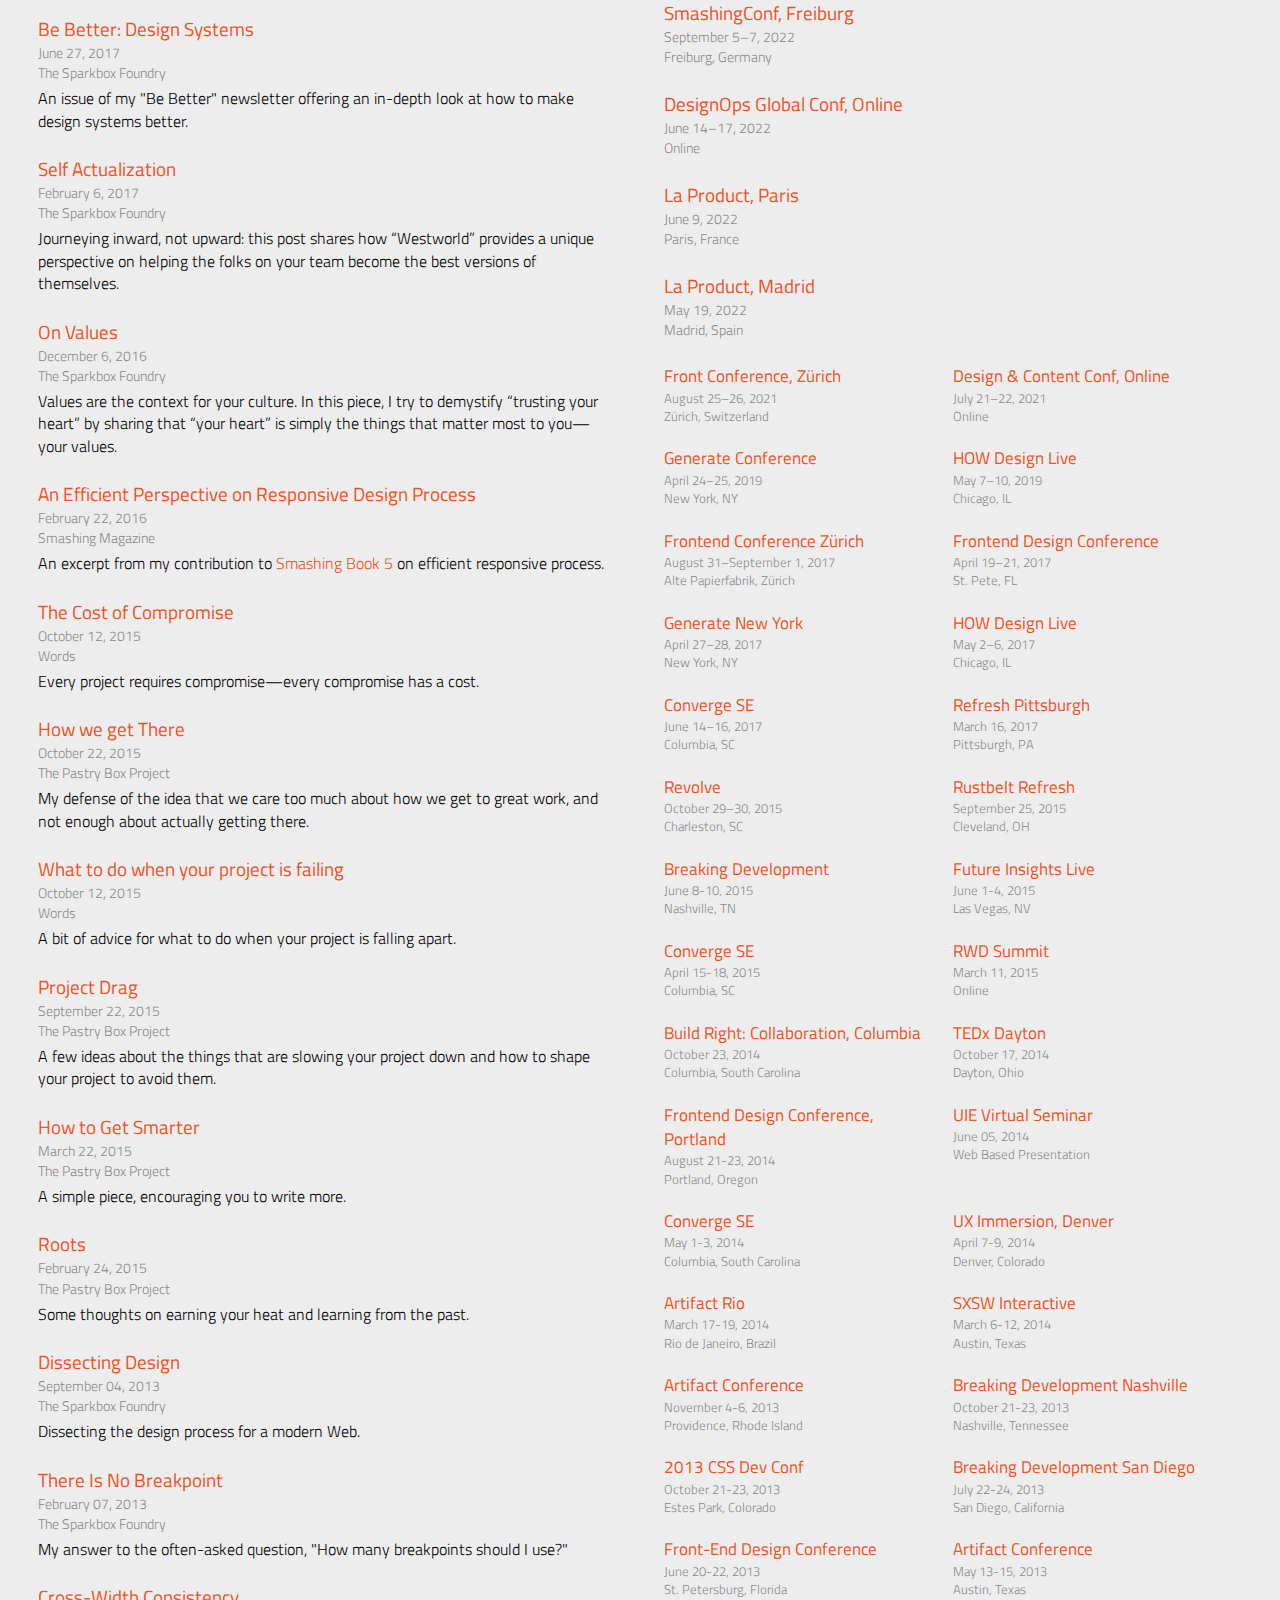
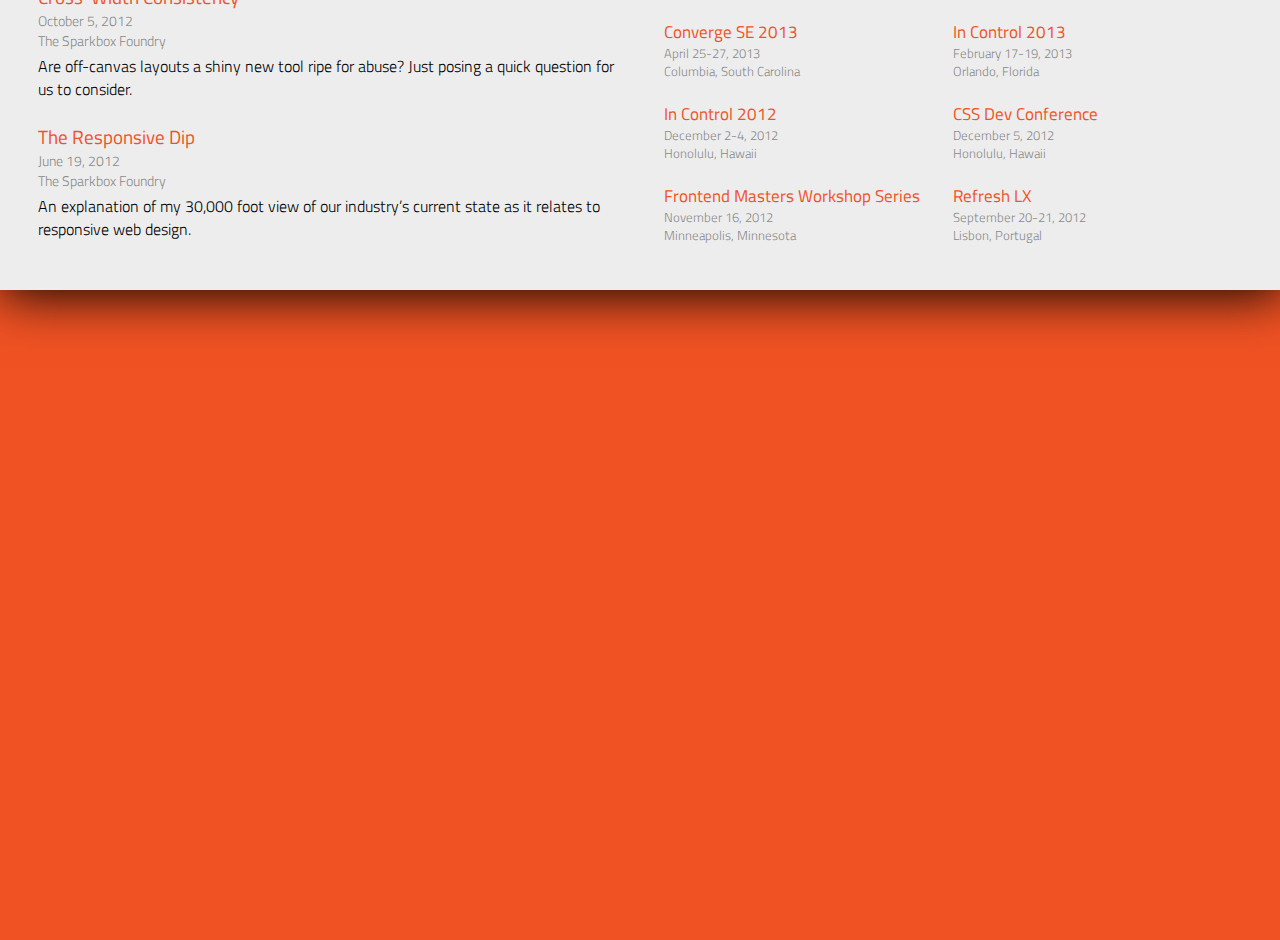
==== commit edc85264: "add events" ====
--- a/index.html
+++ b/index.html
@@ -32,7 +32,7 @@
 <body>
   <section class="canvas">
     <h1 class="major">Ben Callahan</h1>
-    <h4 class="sub-title">President of <a href="https://seesparkbox.com">Sparkbox</a></h4>
+    <h4 class="sub-title">President of <a href="https://sparkbox.com">Sparkbox</a></h4>
 
     <div class="group">
 
@@ -117,6 +117,24 @@
       <ol>
 
       <li>
+        <a class="drill-down" href="https://www.ux-lx.com">User Experience, Lisbon</a>
+        <time datetime="2023-05-23">May 23-25, 2023</time>
+        <b class="additional">Lisbon, Portugal</b>
+      </li>  
+
+      <li>
+        <a class="drill-down" href="https://smashingconf.com/meets-design-systems">Smashing Meets Design Systems, Online</a>
+        <time datetime="2022-11-15">November 15, 2022</time>
+        <b class="additional">Online</b>
+      </li>  
+
+      <li>
+        <a class="drill-down" href="https://www.clarityconf.com/person/ben-callahan">Clarity Conf, New Orleans</a>
+        <time datetime="2022-11-09">November 9–11, 2022</time>
+        <b class="additional">New Orleans, Louisiana</b>
+      </li>  
+
+      <li>
         <a class="drill-down" href="https://amuseconf.com/speakers#ben-callahan">Amuse UX, Budapest</a>
         <time datetime="2022-10-05">October 5–7, 2022</time>
         <b class="additional">Budapest, Hungary</b>
@@ -426,6 +444,13 @@
     <div class="group">
       <h2>Selected Writings</h2>
       <ol>
+
+      <li>
+        <a class="drill-down" href="https://sparkbox.com/foundry/design_system_consistency_versus_flexibility_design_system_constraints">Consistency vs Flexibility: The Myth of Creative Restraint in Design Sytems</a>
+        <time datetime="2022-06-09">June 9, 2022</time>
+        <b class="additional">The Sparkbox Foundry</b>
+        <p class="summary">Though they have numerous benefits, design systems are still sometimes seen as design constraints. Understand how creating a culture of trust can bridge this gap between consistency and flexibility in your design system.</p>
+      </li>
 
       <li>
         <a class="drill-down" href="https://sparkbox.com/foundry/design_system_makeup_design_system_layers_parts_of_a_design_system">The Anatomy of a Design System</a>
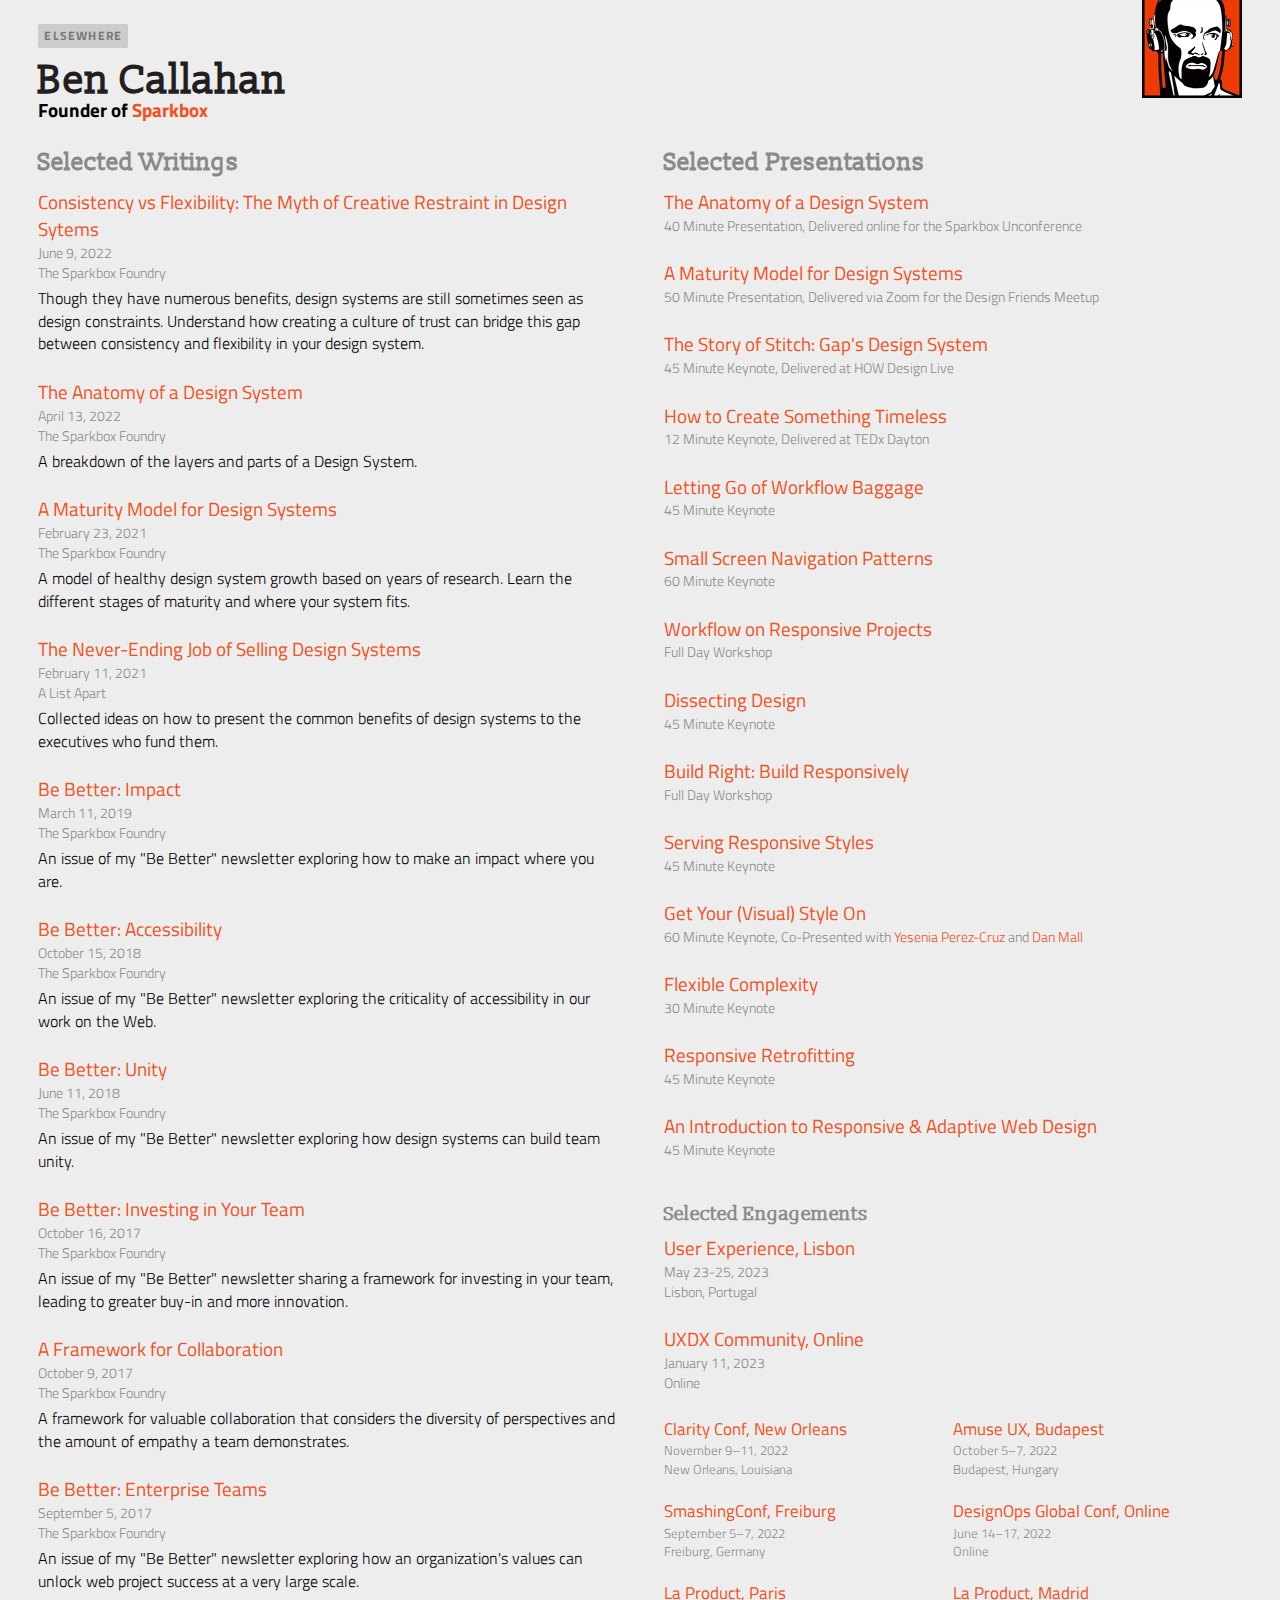
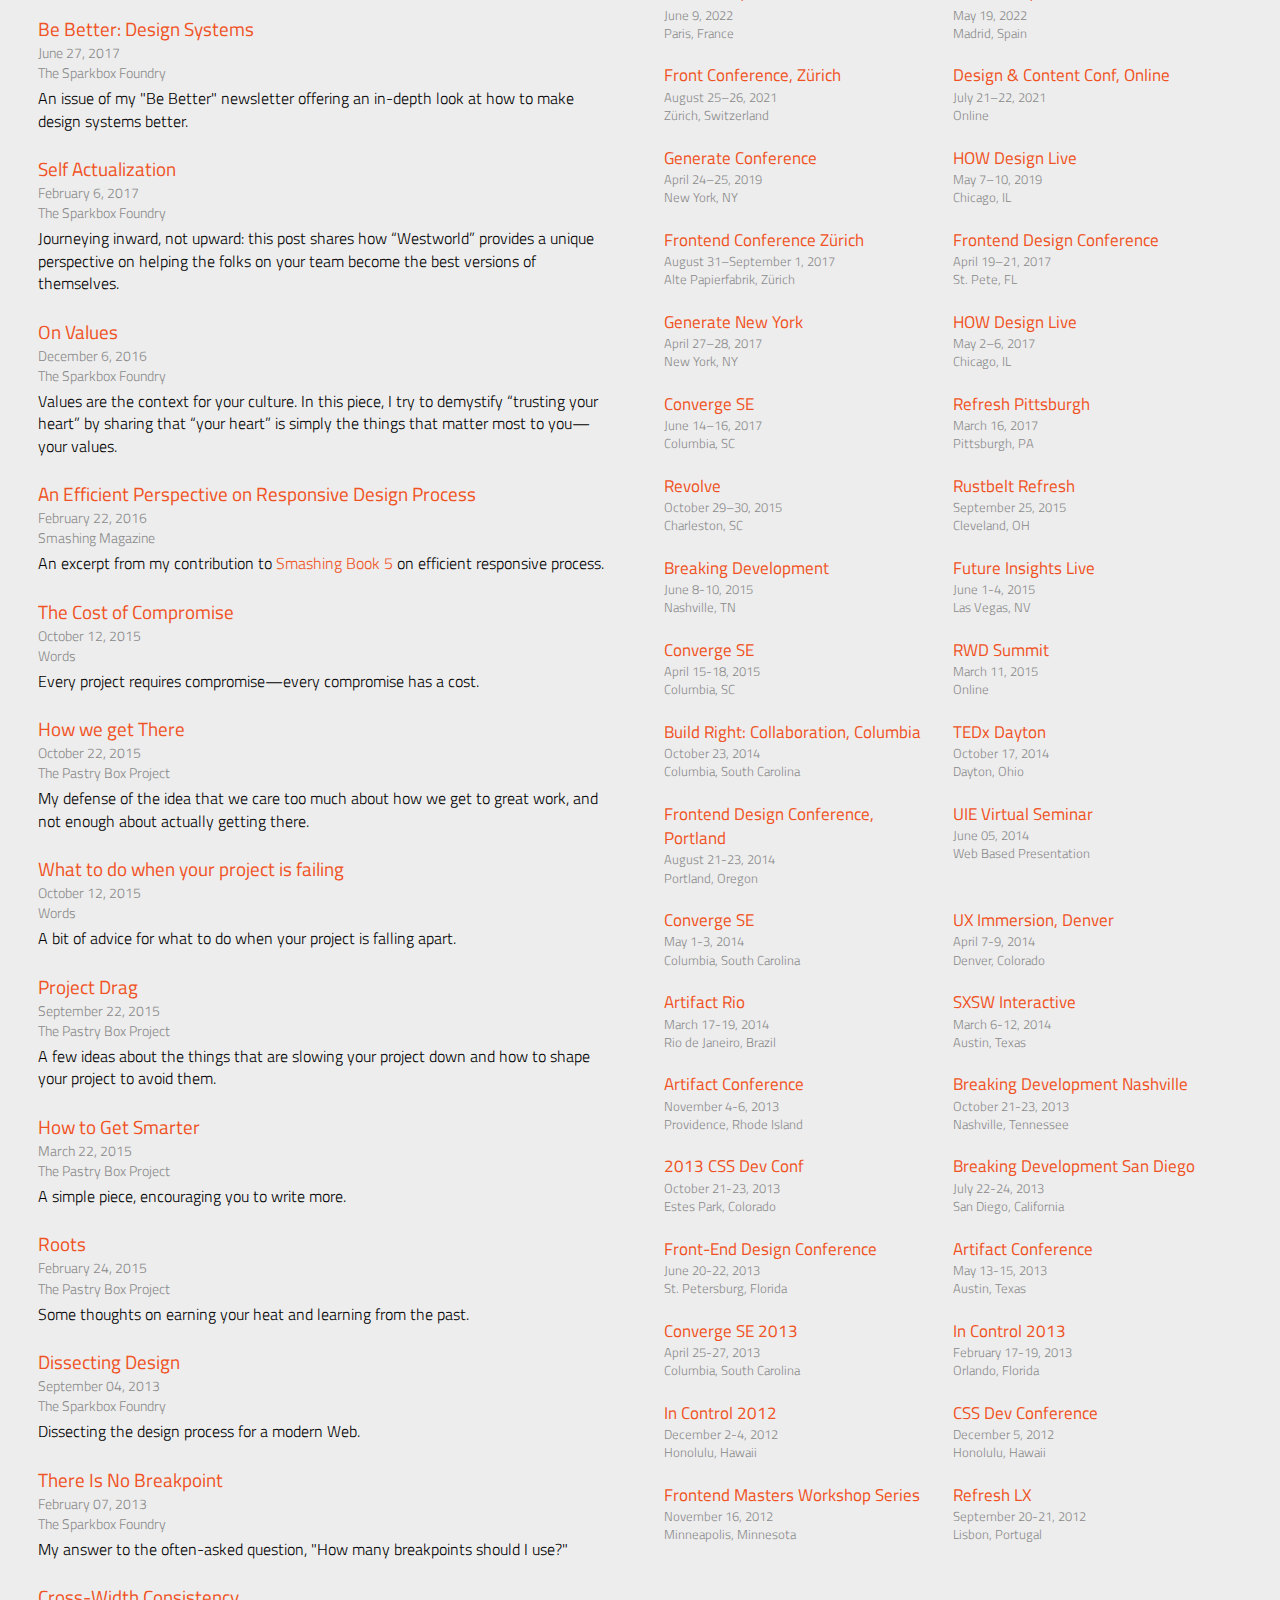
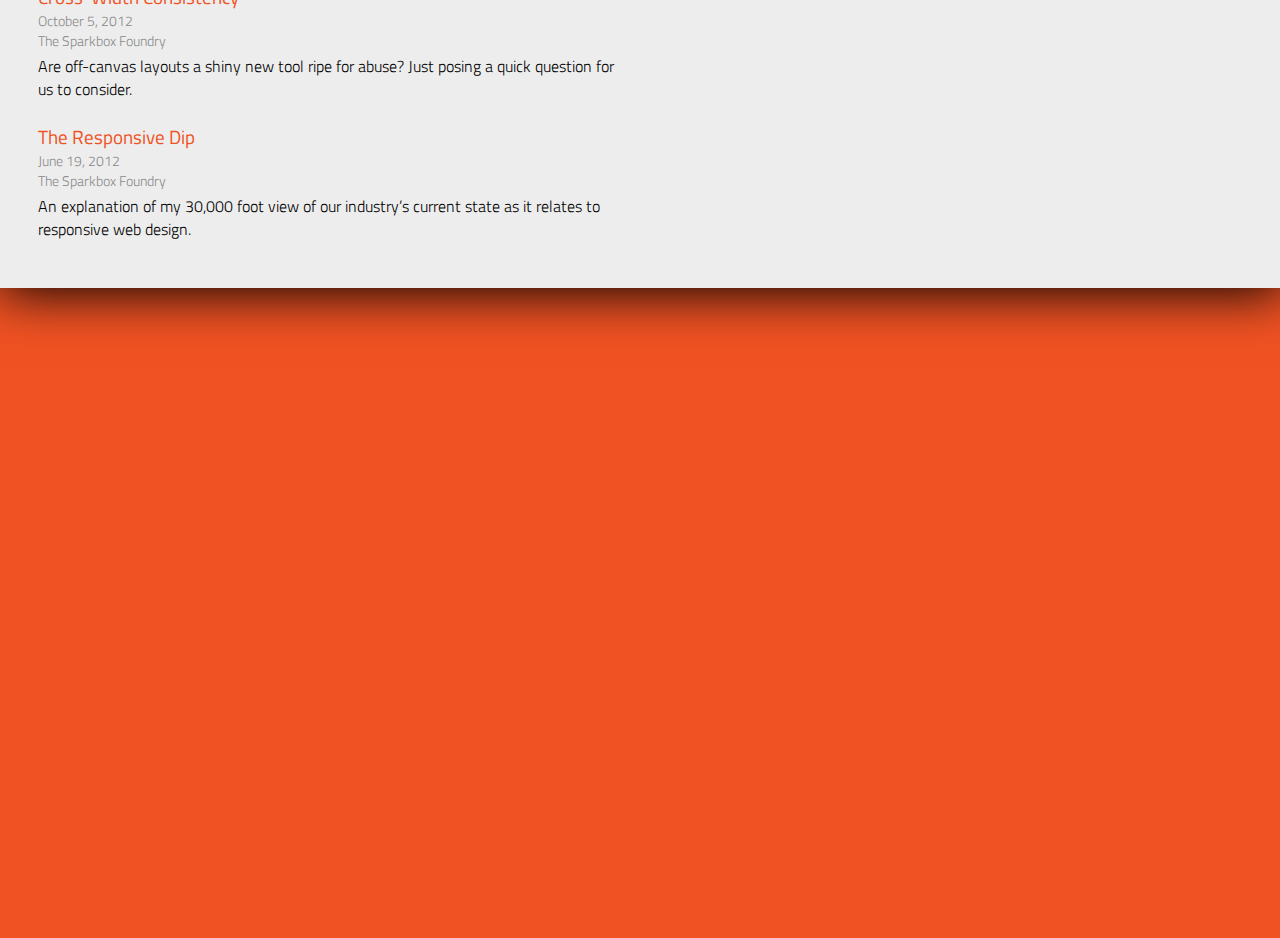
==== commit 501ba6dc: "title change, 2023 move" ====
--- a/index.html
+++ b/index.html
@@ -6,7 +6,7 @@
 <head>
   <meta charset="utf-8">
   <title>Ben Callahan</title>
-  <meta name="description" content="Ben Callahan is President of Sparkbox, Founder of the Build Right workshop series, and an author and speaker with a focus on building more flexible teams capable of building a more flexible Web.">
+  <meta name="description" content="Ben Callahan is Founder of Sparkbox. A design system researcher, an author, and a speaker with a focus on building more flexible teams capable of building a more flexible Web.">
   <meta name="viewport" content="width=device-width,initial-scale=1.0">
 
   <link href='https://fonts.googleapis.com/css?family=Slabo+13px' rel='stylesheet' type='text/css'>
@@ -32,7 +32,7 @@
 <body>
   <section class="canvas">
     <h1 class="major">Ben Callahan</h1>
-    <h4 class="sub-title">President of <a href="https://sparkbox.com">Sparkbox</a></h4>
+    <h4 class="sub-title">Founder of <a href="https://sparkbox.com">Sparkbox</a></h4>
 
     <div class="group">
 
@@ -123,10 +123,14 @@
       </li>  
 
       <li>
-        <a class="drill-down" href="https://smashingconf.com/meets-design-systems">Smashing Meets Design Systems, Online</a>
-        <time datetime="2022-11-15">November 15, 2022</time>
+        <a class="drill-down" href="https://uxdx.com/session/maturing-design-systems/">UXDX Community, Online</a>
+        <time datetime="2023-11-01">January 11, 2023</time>
         <b class="additional">Online</b>
-      </li>  
+      </li>
+
+      </ol>
+
+      <ol class="past">
 
       <li>
         <a class="drill-down" href="https://www.clarityconf.com/person/ben-callahan">Clarity Conf, New Orleans</a>
@@ -163,11 +167,6 @@
         <time datetime="2022-05-19">May 19, 2022</time>
         <b class="additional">Madrid, Spain</b>
       </li>  
-
-      </ol>
-
-      <ol class="past">
-
       <li>
         <a class="drill-down" href="https://frontconference.com/speakers/ben-callahan">Front Conference, Zürich</a>
         <time datetime="2021-08-25">August 25–26, 2021</time>
@@ -626,6 +625,7 @@
       <li><a href="https://twitter.com/bencallahan">Twitter</a></li>
       <li><a href="https://instagram.com/bencallahan">Instagram</a></li>
       <li><a href="https://poetry.bencallahan.com/">Poetry</a></li>
+      <li><a rel="me" href="https://techhub.social/@bencallahan">Mastodon</a></li>
       <li><a href="https://speakerdeck.com/u/bencallahan">Speakerdeck</a></li>
     </ul>
   </aside>
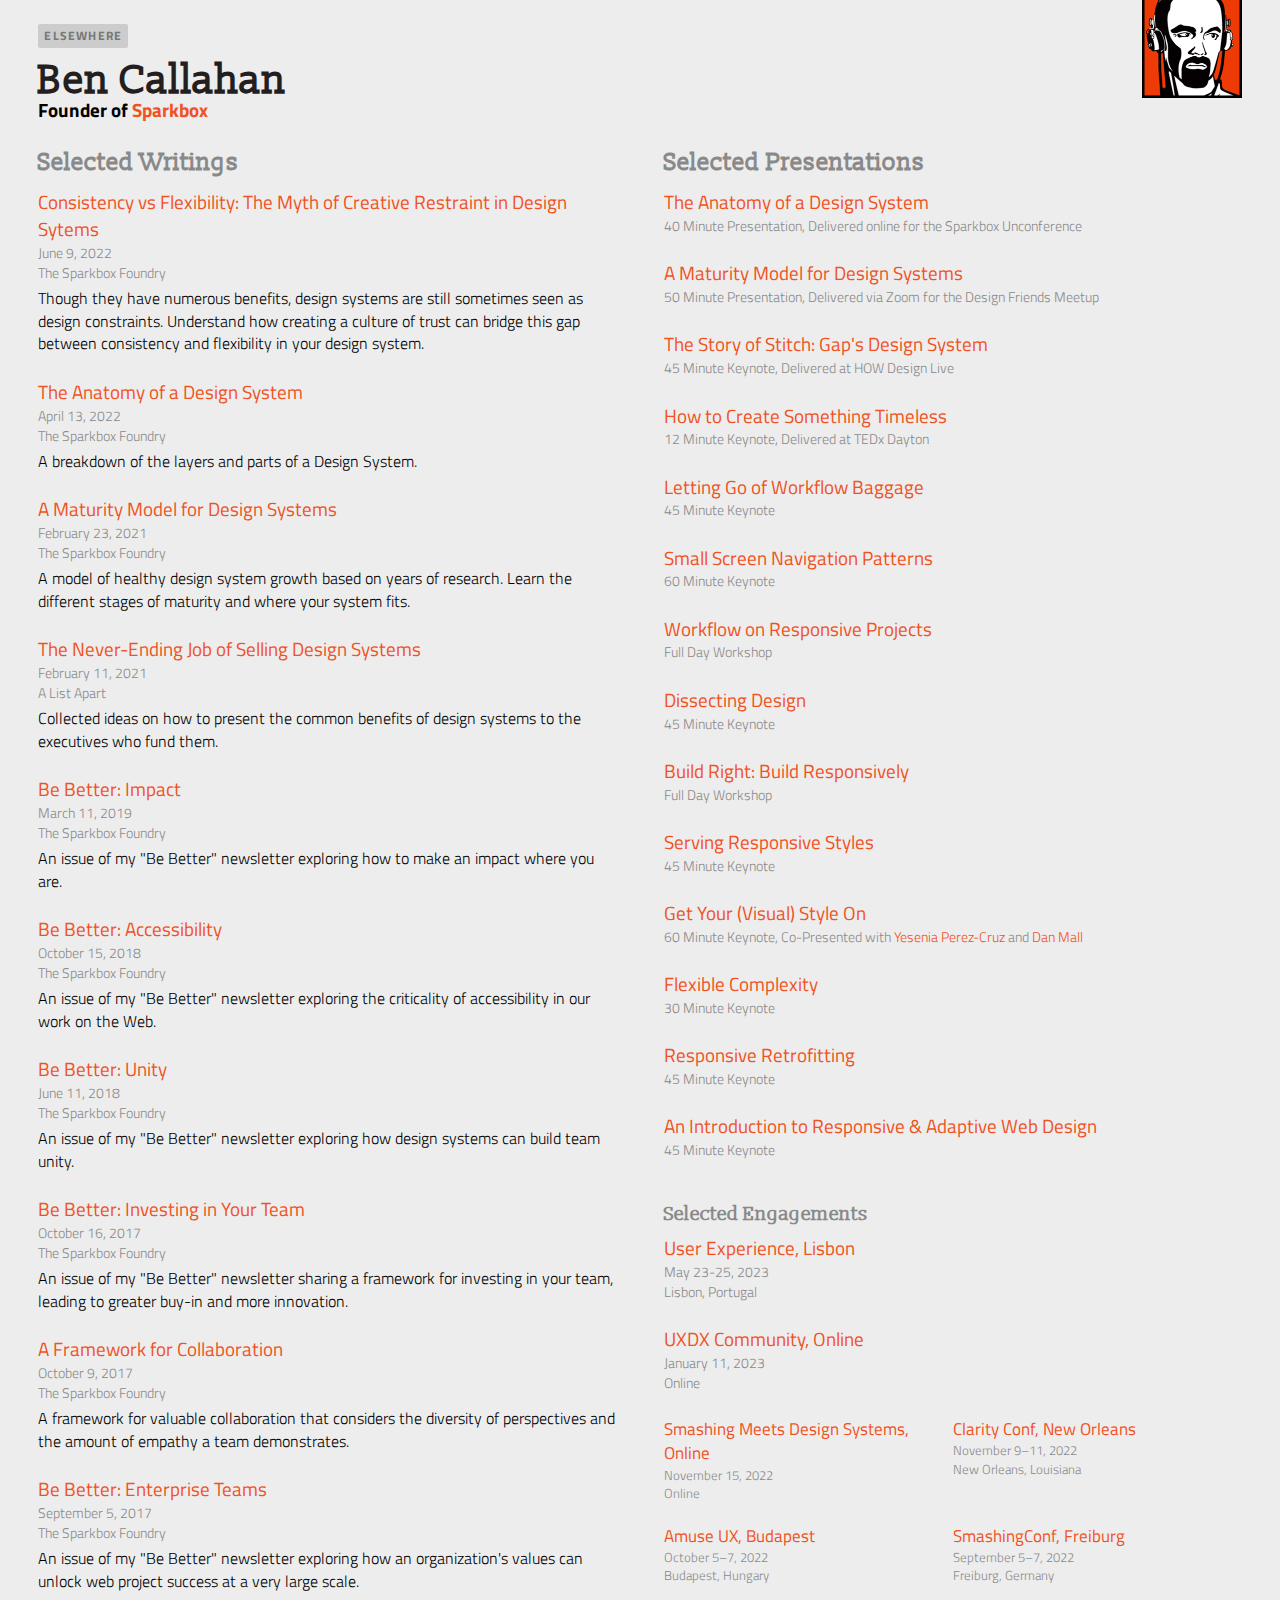
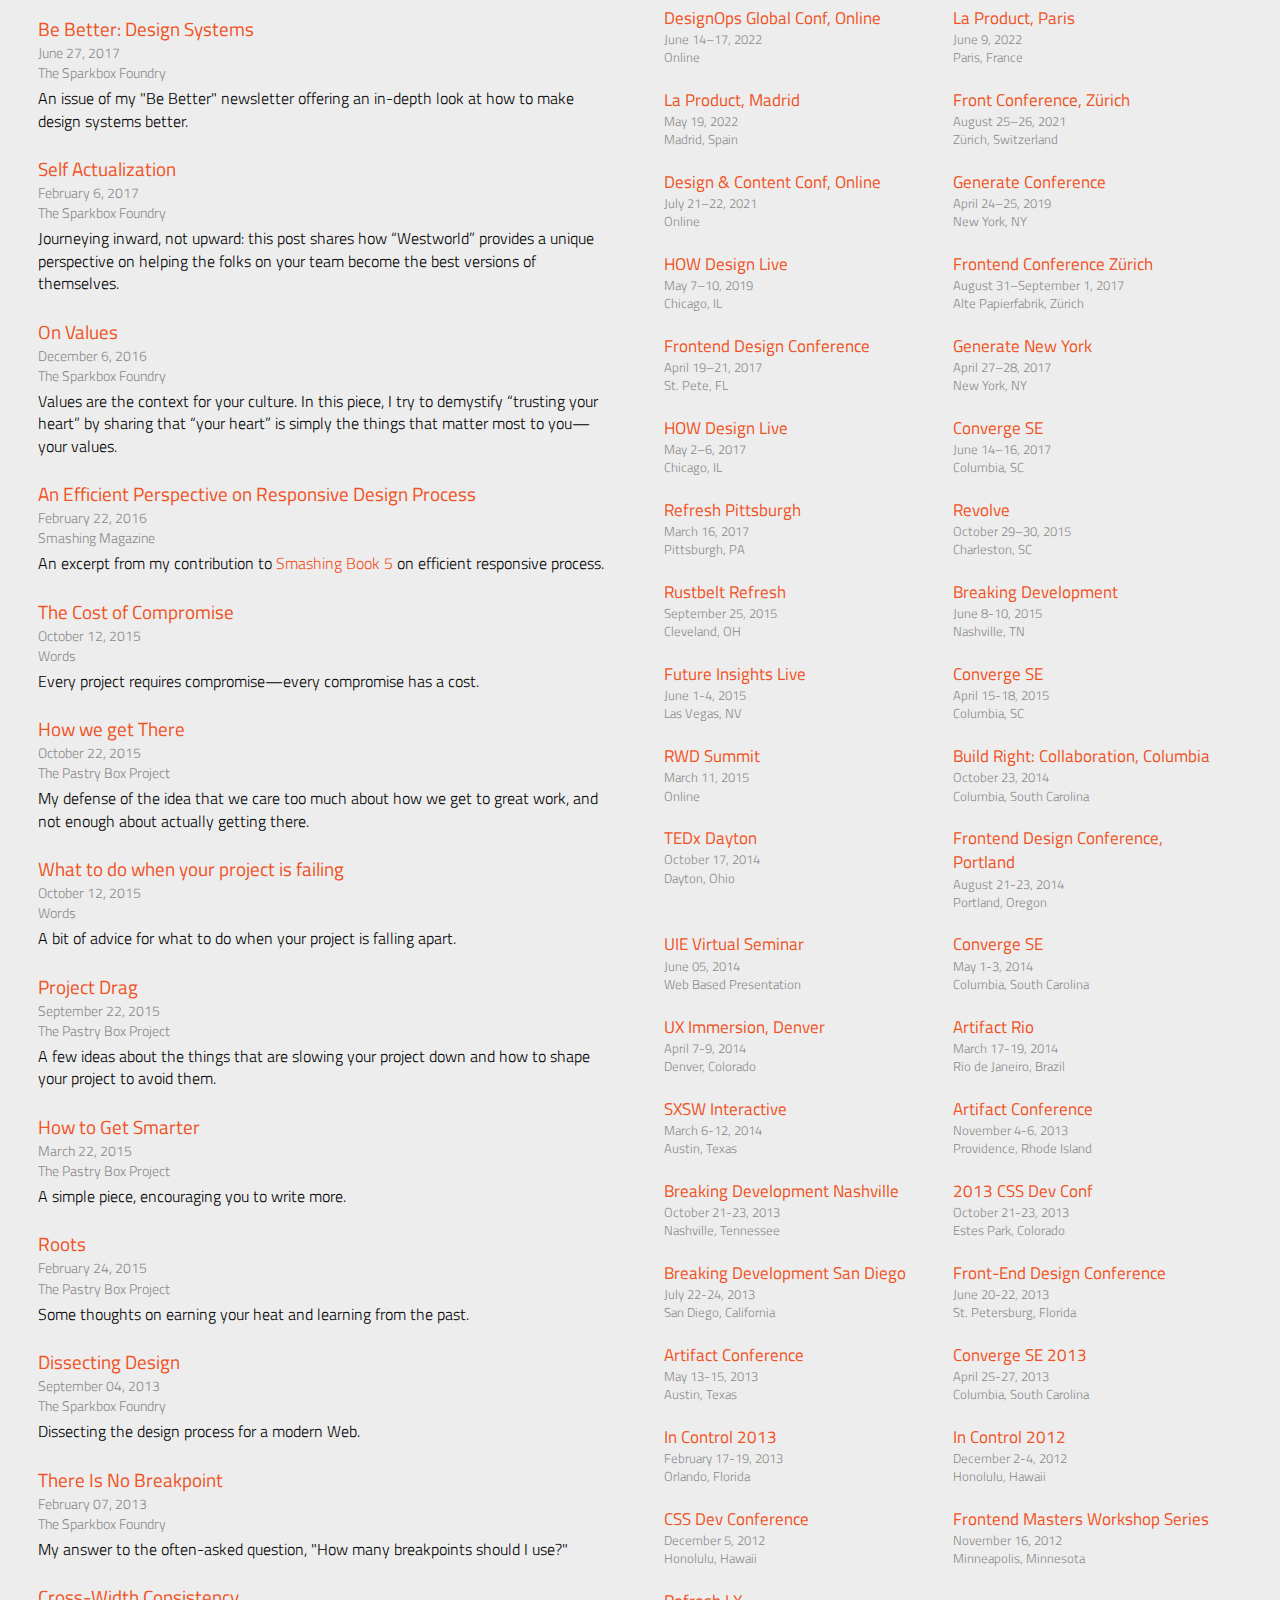
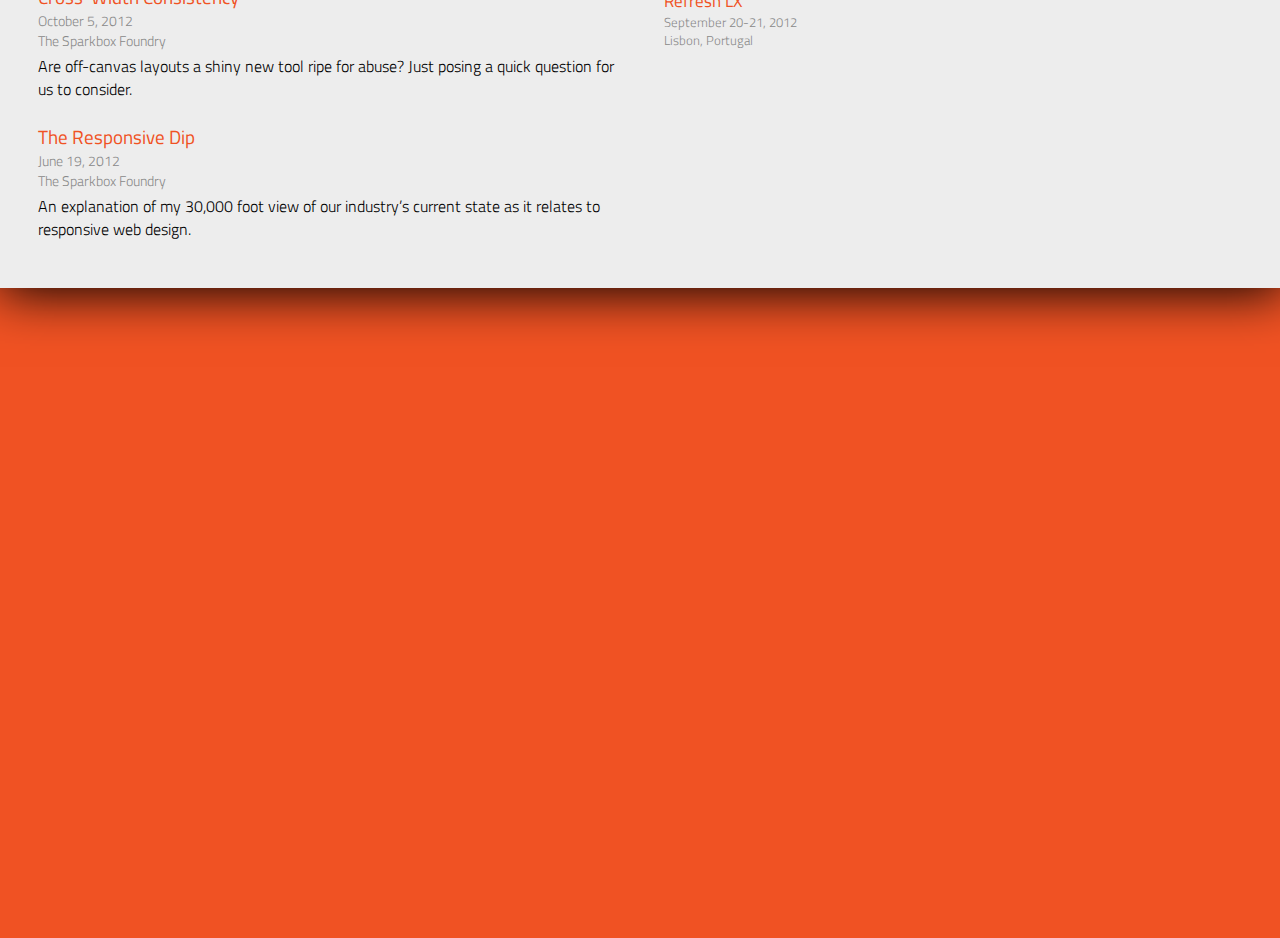
==== commit bd9979b2: "Add smashing meets back in" ====
--- a/index.html
+++ b/index.html
@@ -132,6 +132,12 @@
 
       <ol class="past">
 
+      <li>
+        <a class="drill-down" href="https://smashingconf.com/meets-design-systems">Smashing Meets Design Systems, Online</a>
+        <time datetime="2022-11-15">November 15, 2022</time>
+        <b class="additional">Online</b>
+      </li>
+        
       <li>
         <a class="drill-down" href="https://www.clarityconf.com/person/ben-callahan">Clarity Conf, New Orleans</a>
         <time datetime="2022-11-09">November 9–11, 2022</time>
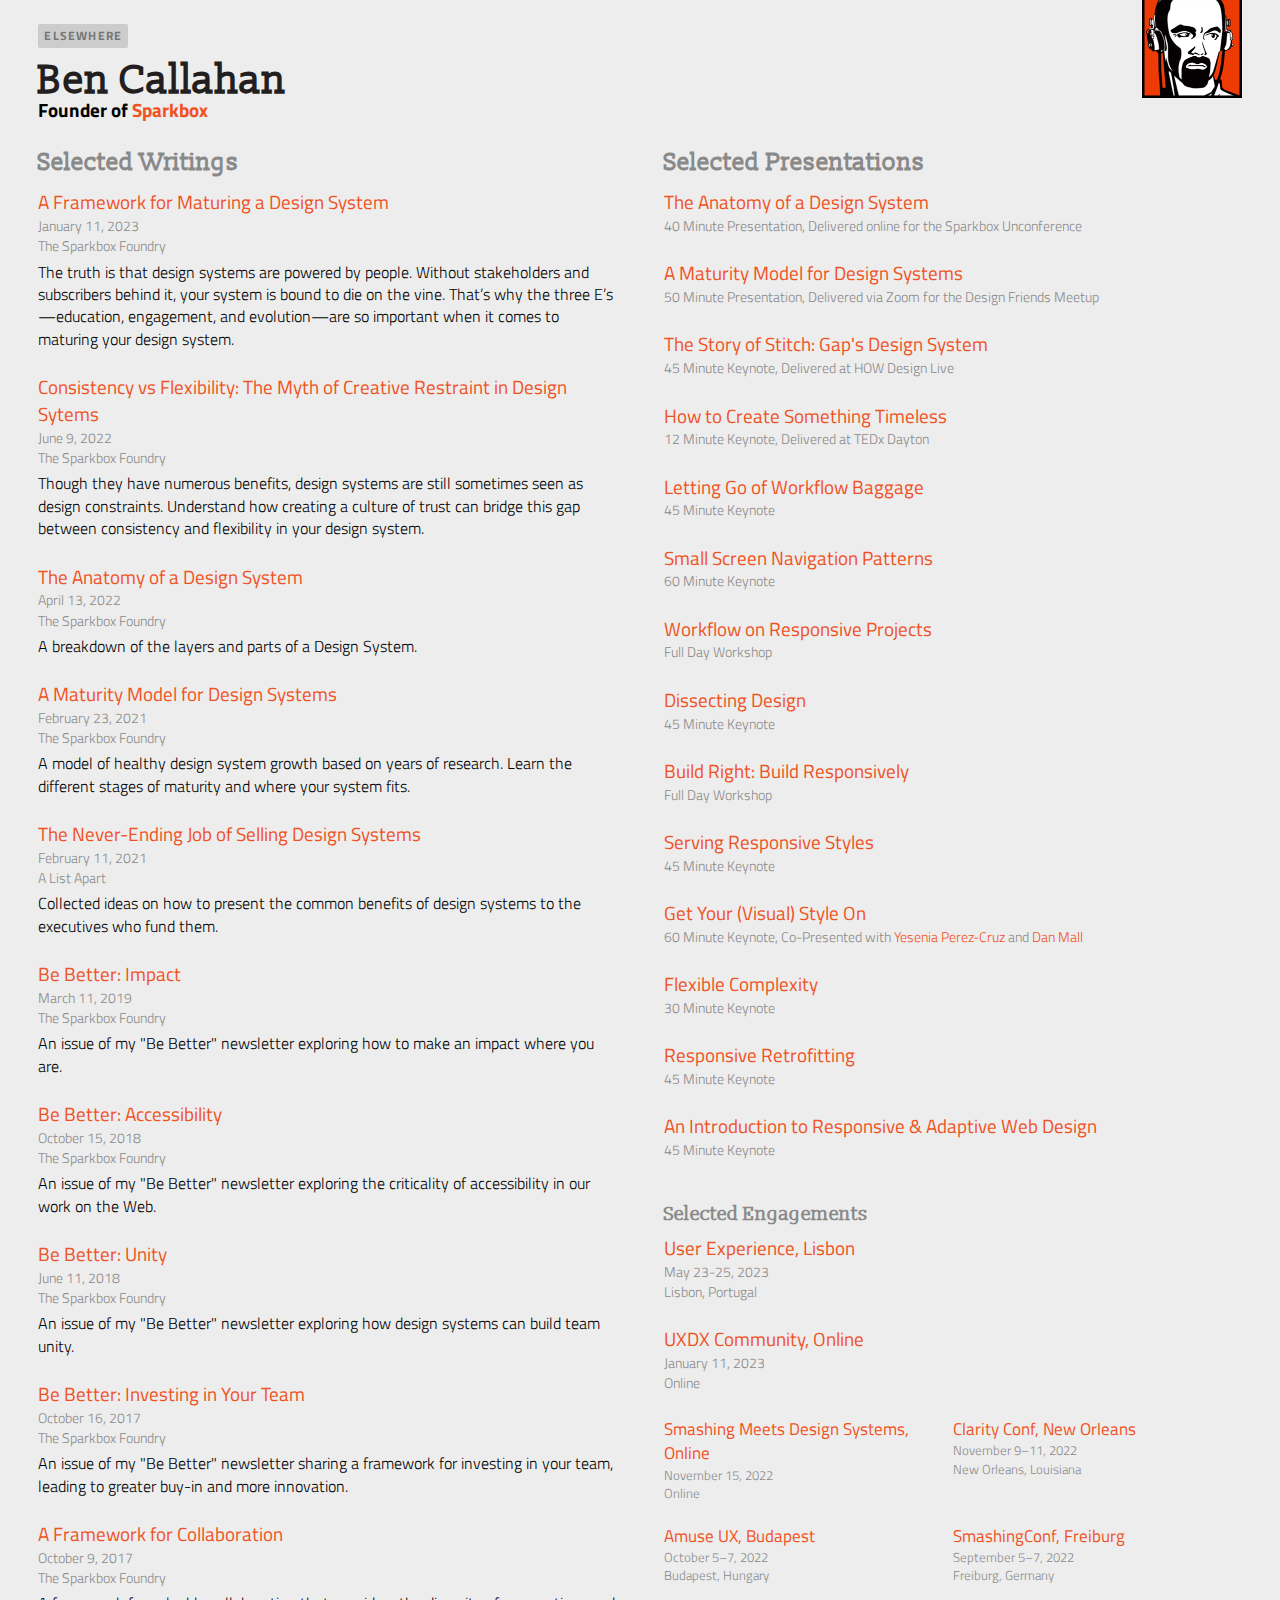
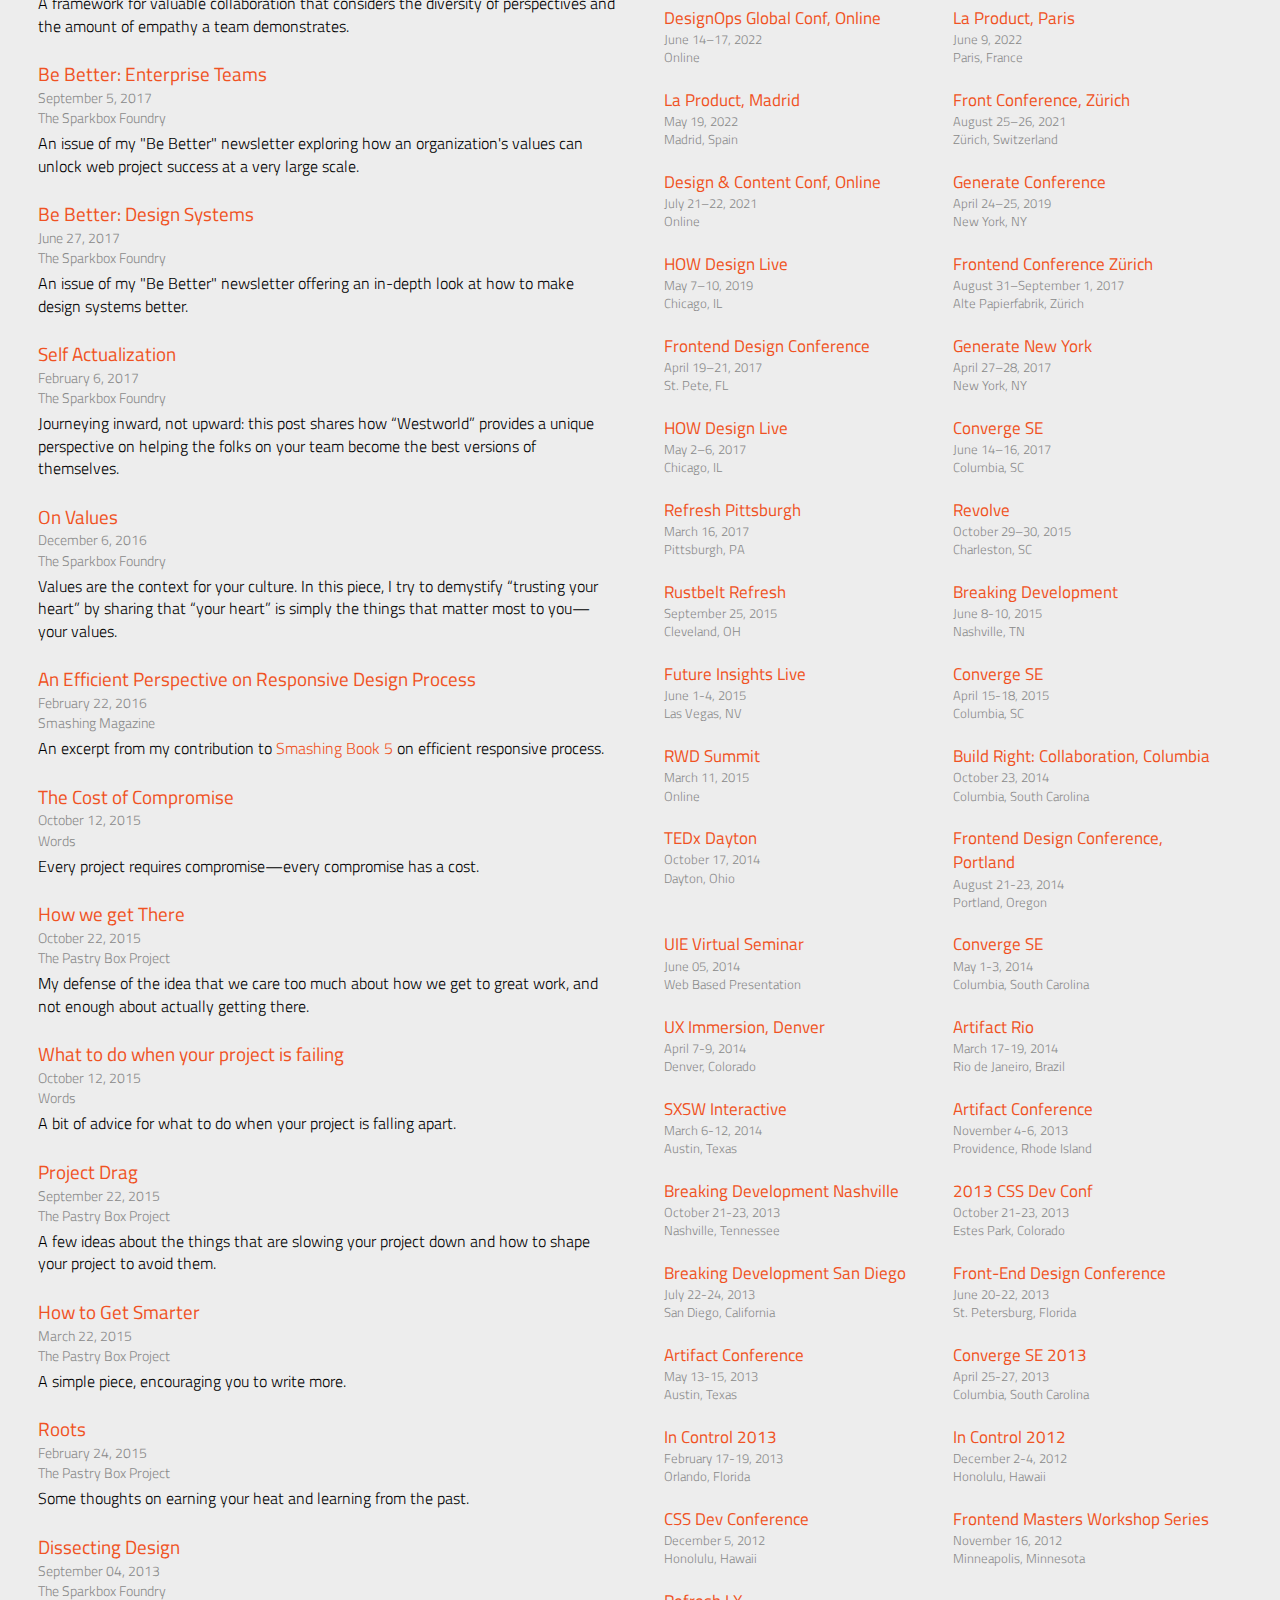
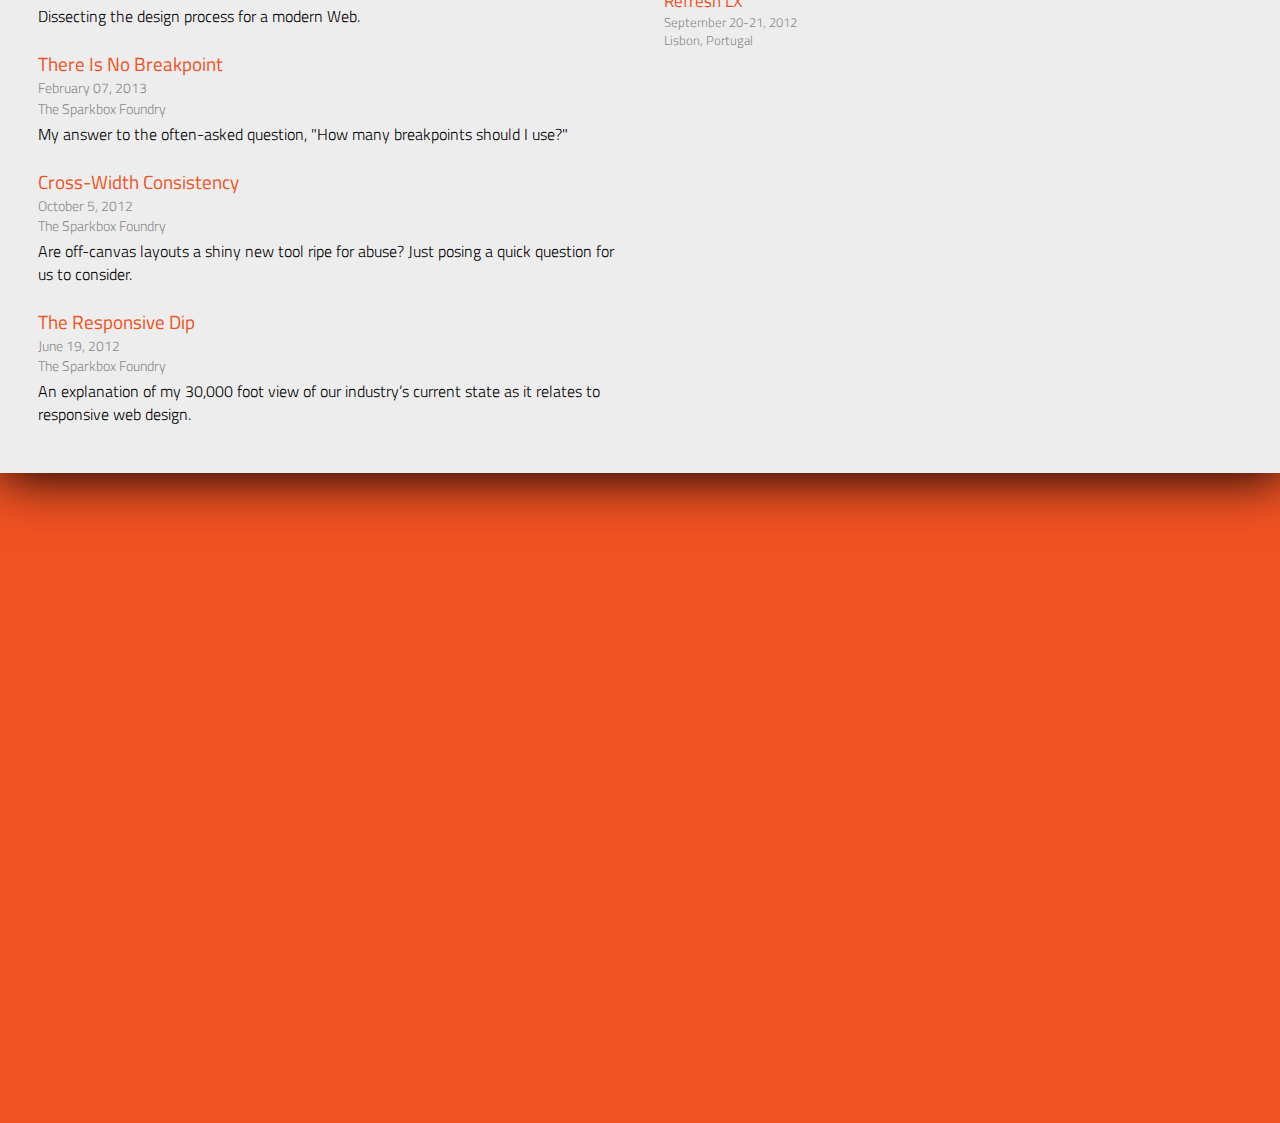
==== commit c6b531fc: "add maturing framework article" ====
--- a/index.html
+++ b/index.html
@@ -449,6 +449,13 @@
     <div class="group">
       <h2>Selected Writings</h2>
       <ol>
+        
+      <li>
+        <a class="drill-down" href="https://foundry.sparkbox.com/foundry/mature_a_design_system_consider_subscribers_stakeholders_iteration_education_engagement_evolution">A Framework for Maturing a Design System</a>
+        <time datetime="2023-01-11">January 11, 2023</time>
+        <b class="additional">The Sparkbox Foundry</b>
+        <p class="summary">The truth is that design systems are powered by people. Without stakeholders and subscribers behind it, your system is bound to die on the vine. That’s why the three E’s—education, engagement, and evolution—are so important when it comes to maturing your design system.</p>
+      </li>
 
       <li>
         <a class="drill-down" href="https://sparkbox.com/foundry/design_system_consistency_versus_flexibility_design_system_constraints">Consistency vs Flexibility: The Myth of Creative Restraint in Design Sytems</a>
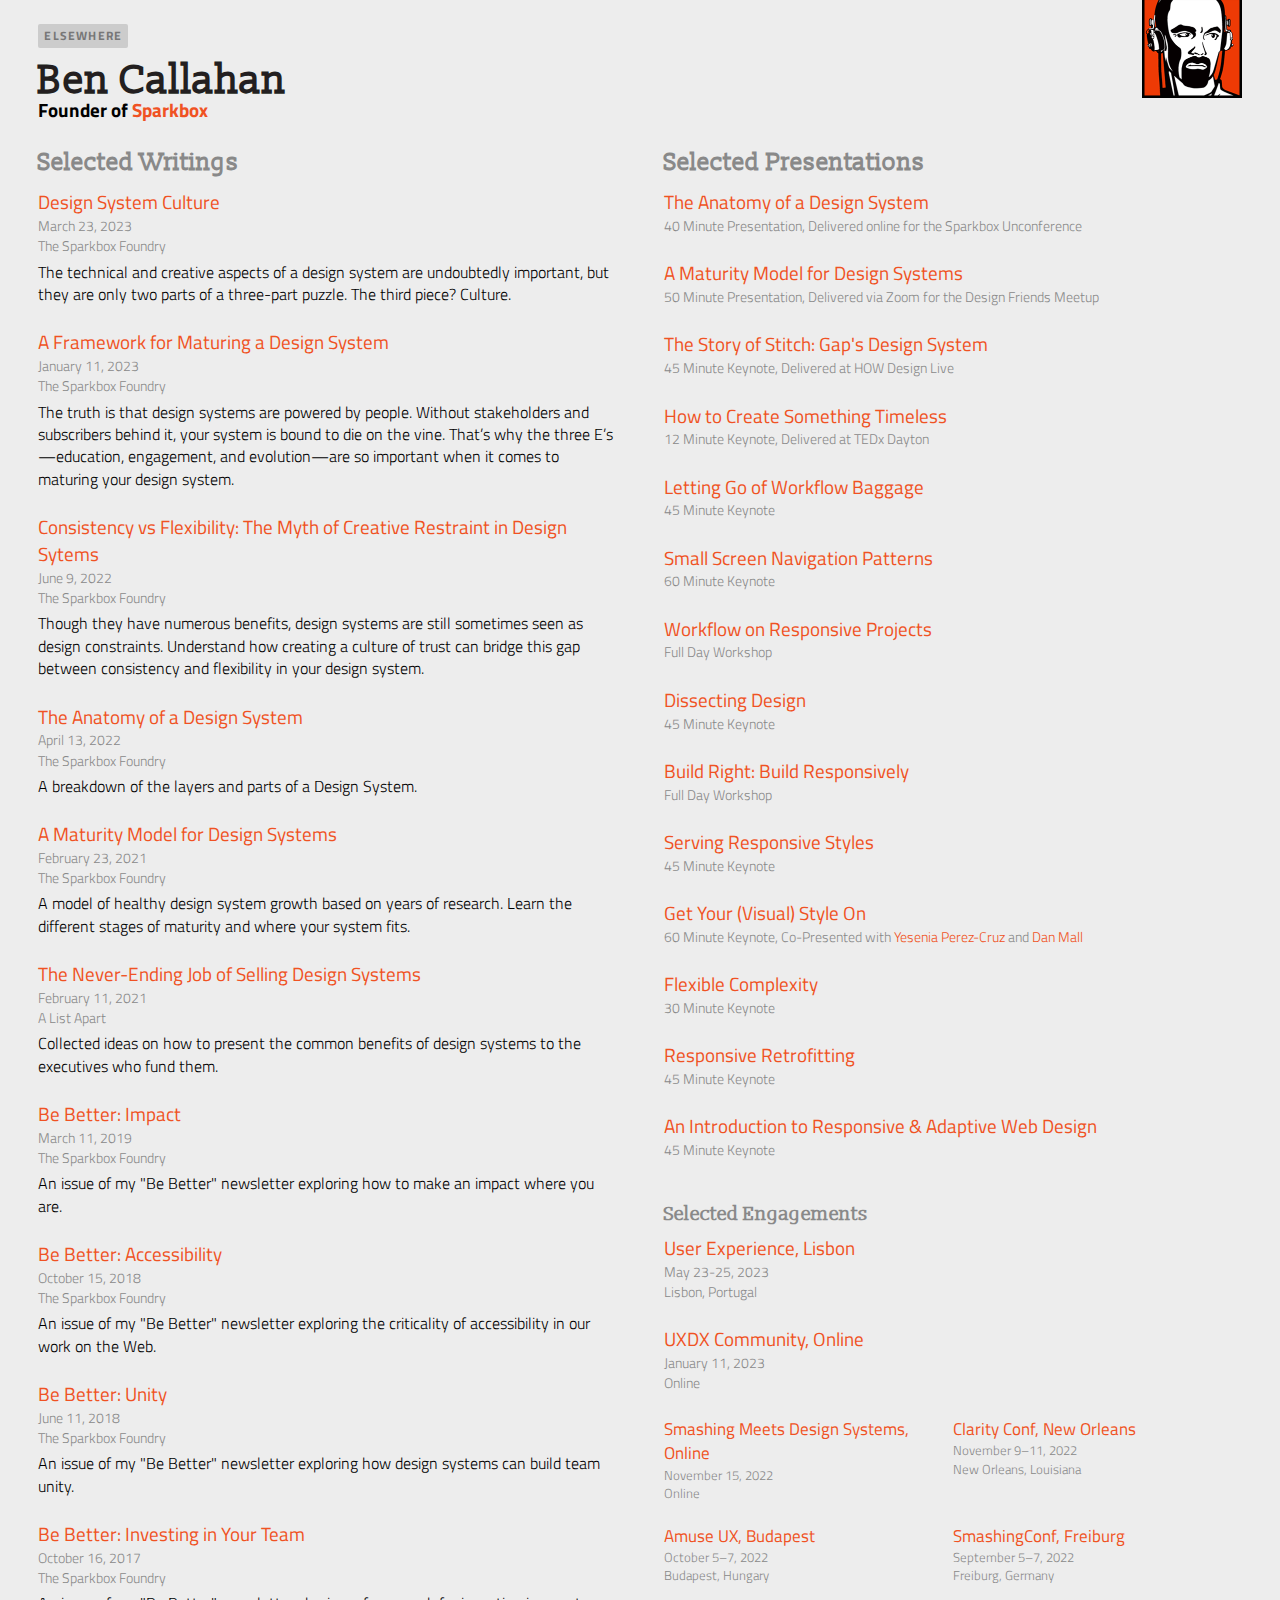
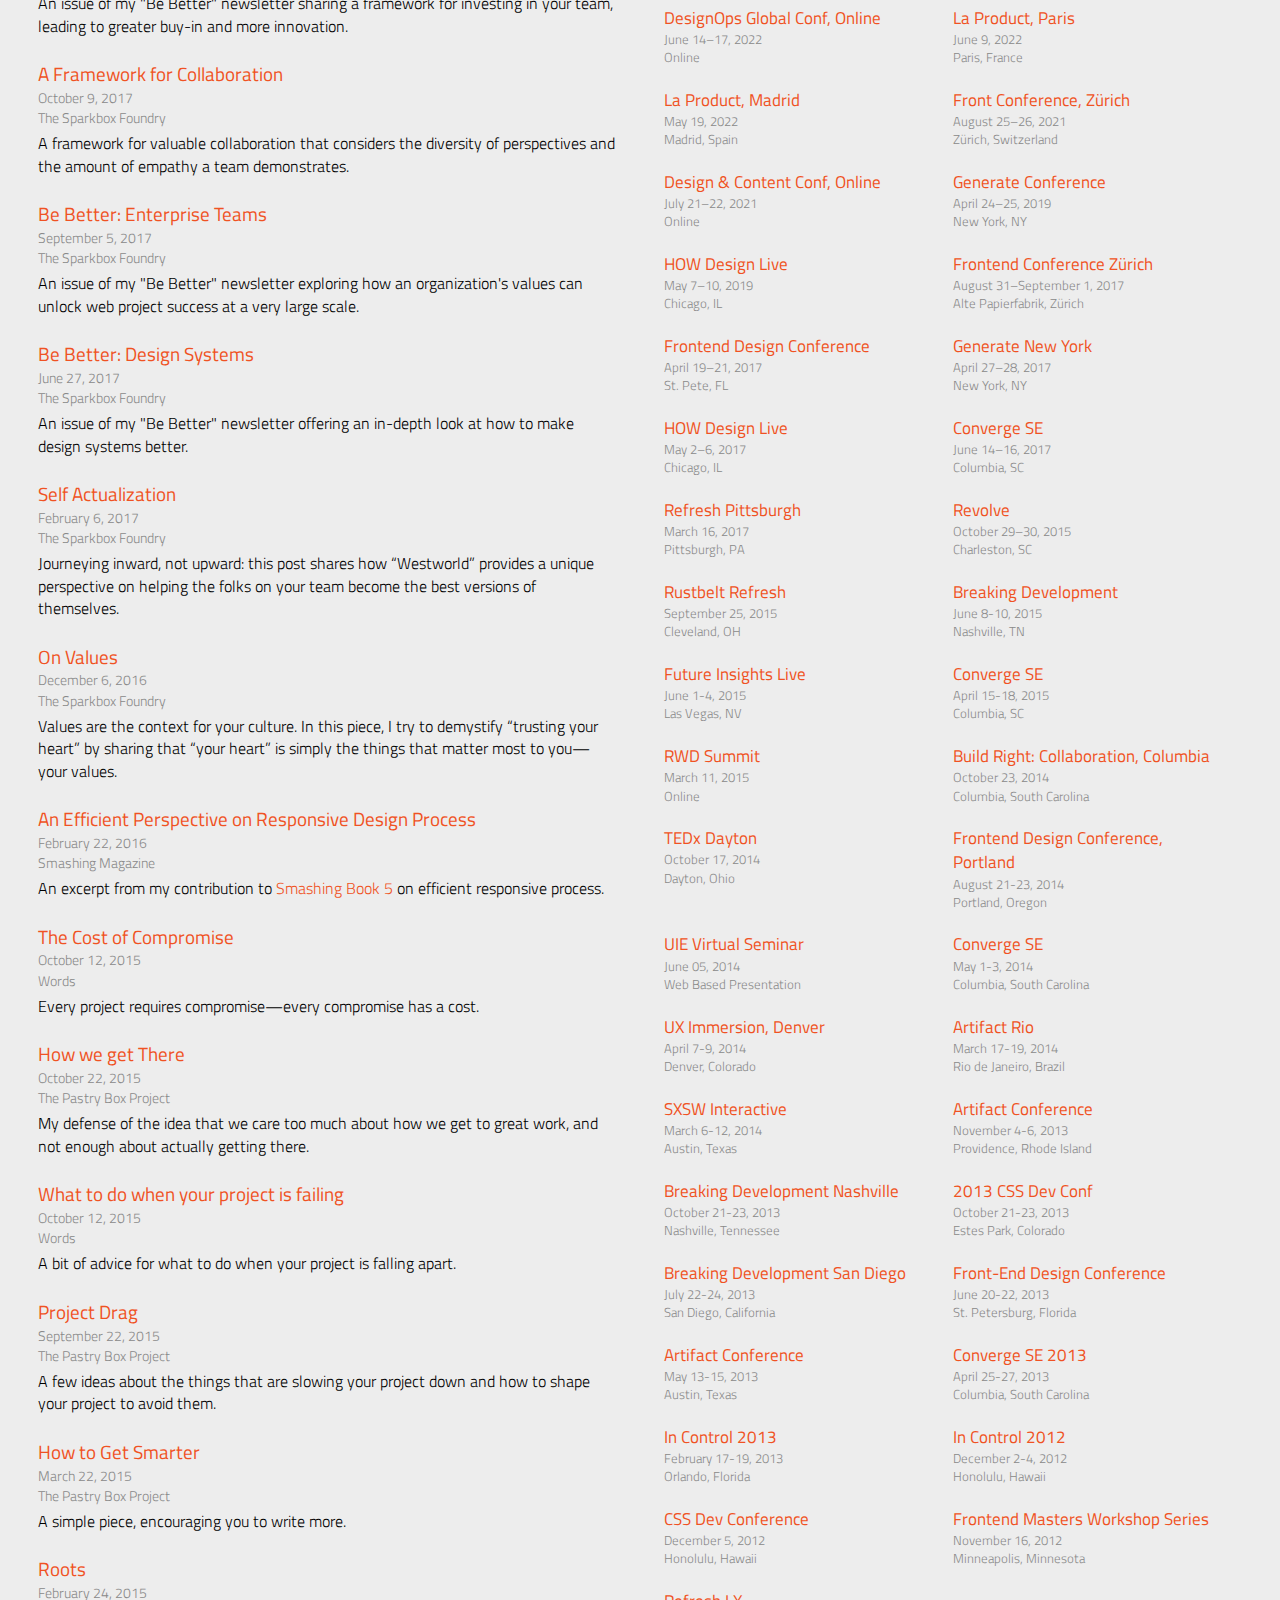
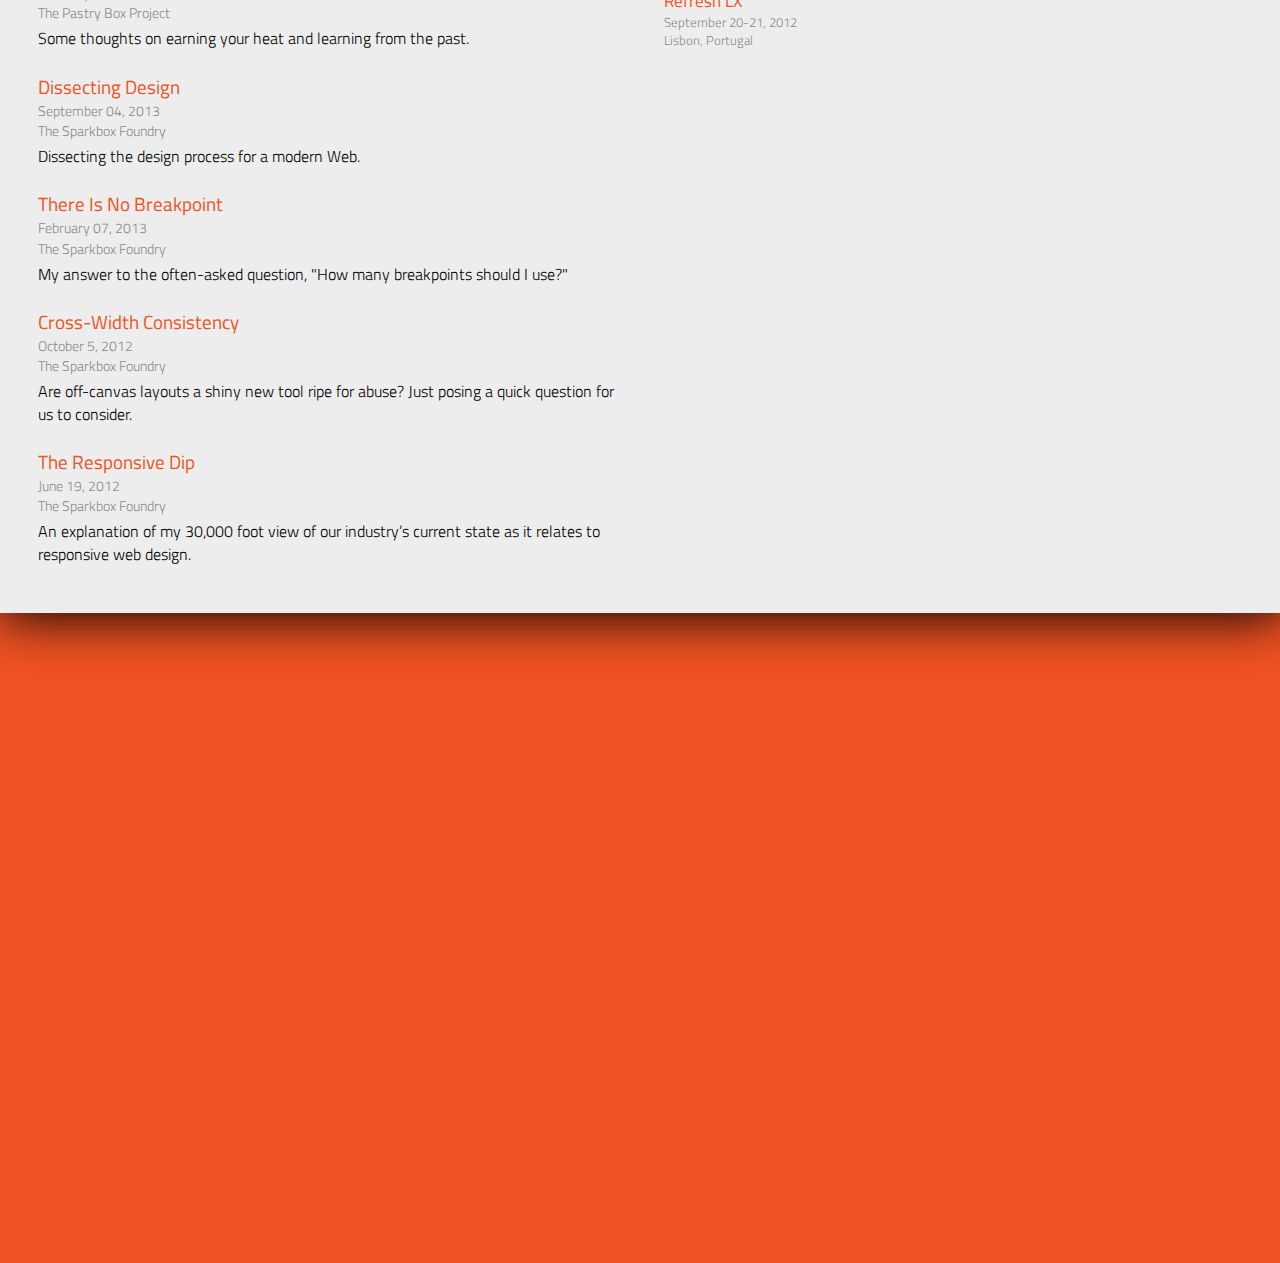
==== commit 1e4fdeaa: "Update index.html" ====
--- a/index.html
+++ b/index.html
@@ -450,6 +450,13 @@
       <h2>Selected Writings</h2>
       <ol>
         
+      <li>
+        <a class="drill-down" href="https://sparkbox.com/foundry/compatability_of_organizational_culture_and_design_system_team_subculture_important_to_succes_of_a_design_system">Design System Culture</a>
+        <time datetime="2023-03-23">March 23, 2023</time>
+        <b class="additional">The Sparkbox Foundry</b>
+        <p class="summary">The technical and creative aspects of a design system are undoubtedly important, but they are only two parts of a three-part puzzle. The third piece? Culture.</p>
+      </li>
+
       <li>
         <a class="drill-down" href="https://foundry.sparkbox.com/foundry/mature_a_design_system_consider_subscribers_stakeholders_iteration_education_engagement_evolution">A Framework for Maturing a Design System</a>
         <time datetime="2023-01-11">January 11, 2023</time>
